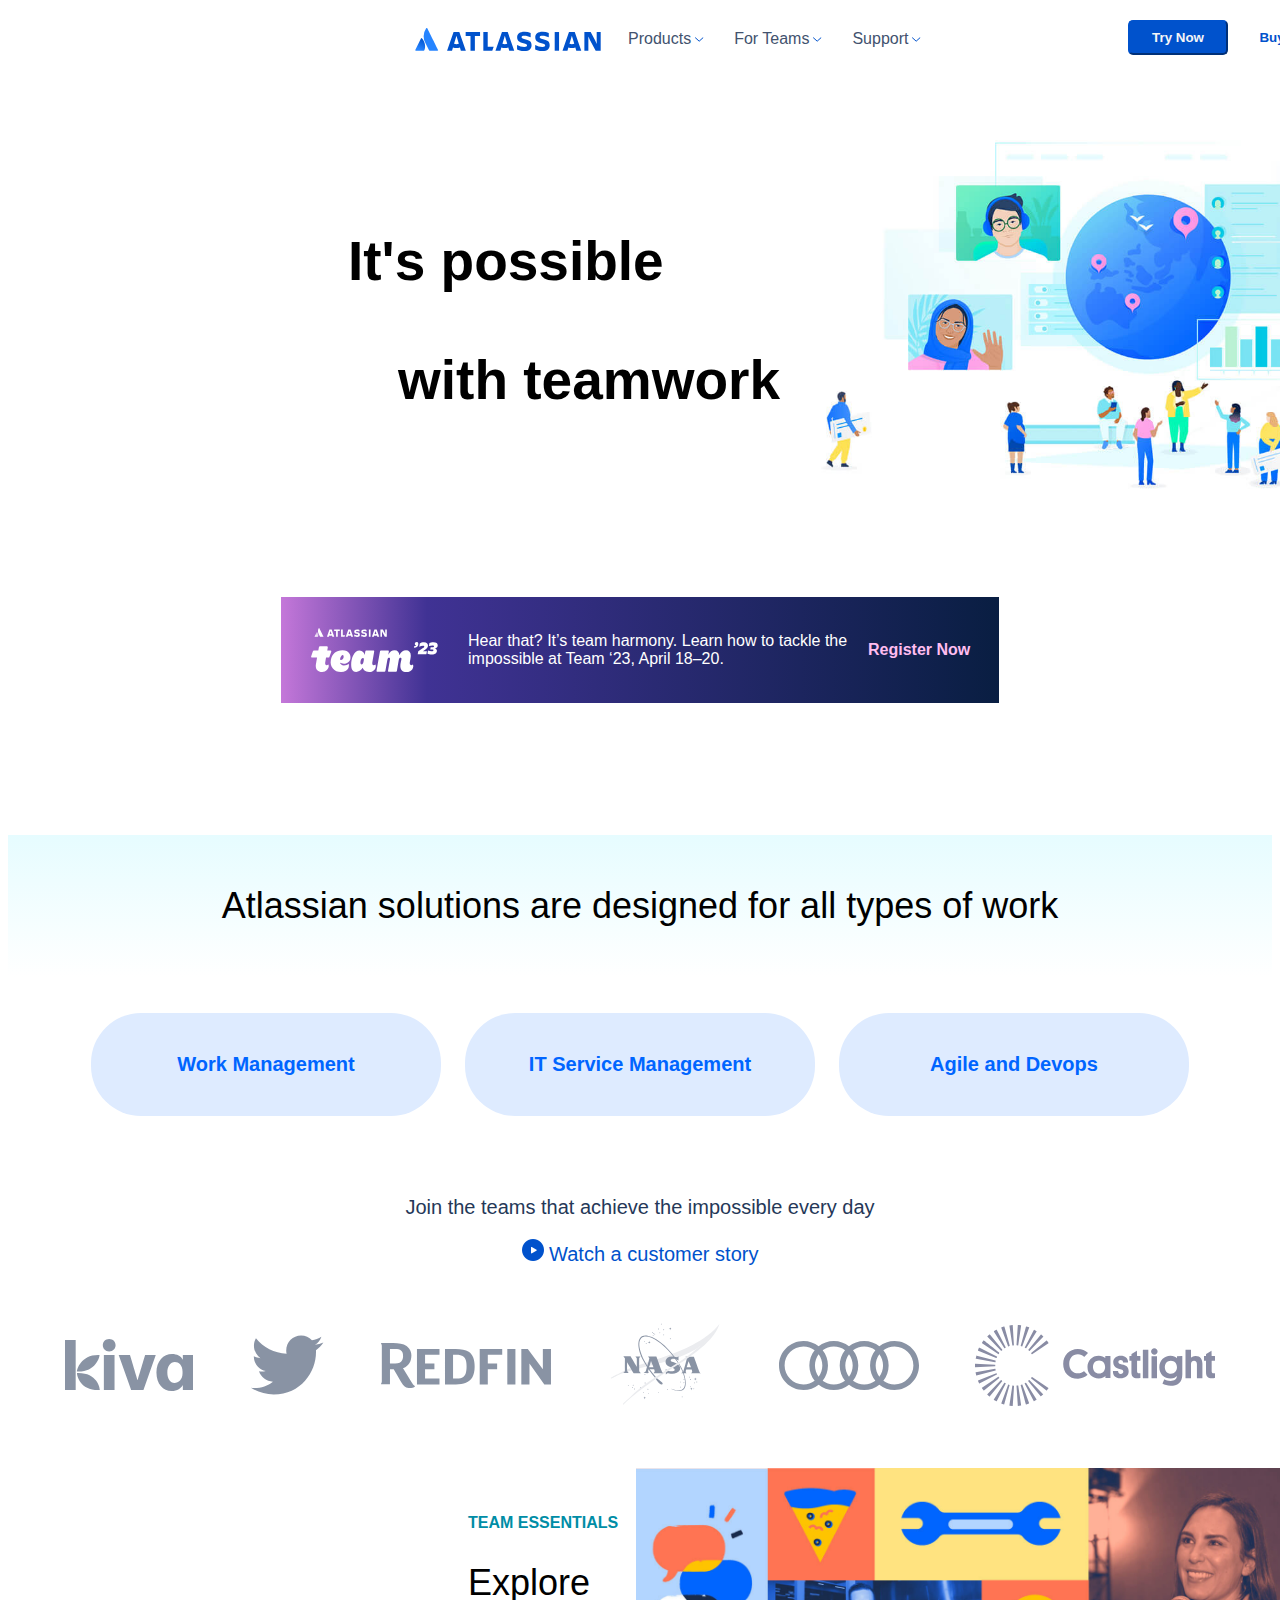
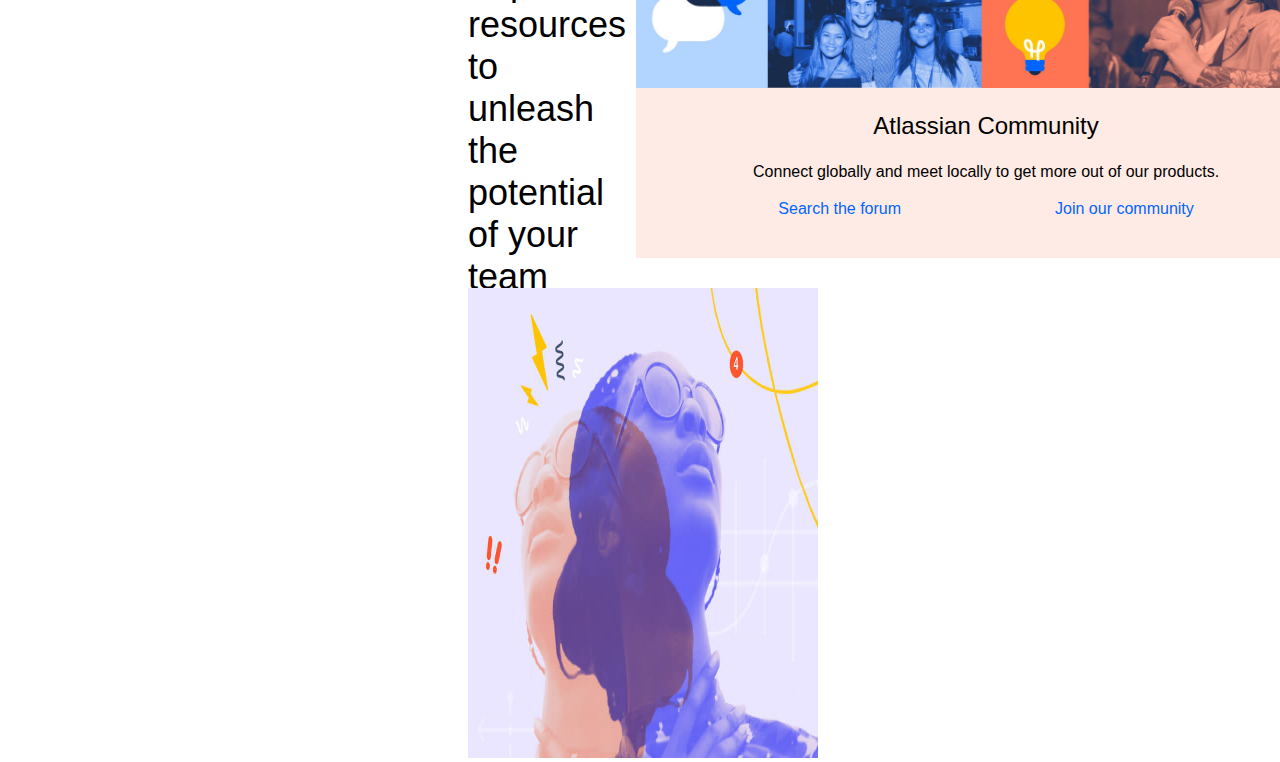
==== index.html @ 3fa96c36 "first commit" ====
<!DOCTYPE html>
<html>
  <head>
    <meta charset="utf-8" />
    <meta http-equiv="X-UA-Compatible" content="IE=edge" />
    <title>Collaboration software for software, IT and business teams</title>
    <meta name="viewport" content="width=device-width, initial-scale=1" />
    <link rel="stylesheet" href="static/css/style.css" />
    <link
      link
      rel="icon"
      type="image/x-icon"
      href="static/images/safari-pinned-tab.svg"
      style="color: #59afe1"
    />
  </head>
  <body>
    <header>
      <div>
        <div>
          <img class="logo" src="static/images/Atlassian-horizontal-blue-rgb.svg" />
        </div>
      </div>
      <div class="products">
        <div class="pro-drp">
          Products<img class="drpdown" src="static/images/chevron-down-thin.svg" />
          <div class="drpdown-content"></div>
        </div>
        <div class="for-teams">
          For Teams<img class="drpdown" src="static/images/chevron-down-thin.svg" />
        </div>
        <div class="support">
          Support<img class="drpdown" src="static/images/chevron-down-thin.svg" />
        </div>
      </div>
      <div class="trynow">
        <a href="#"> <button class="trynow-btn">Try Now</button></a>
        <a href="#" style="margin-left: 10px">
          <button class="buynow-btn">Buy Now</button>
        </a>
        <img src="static/images/search.svg" />
        <a style="margin-top: 5px"
          ><span class="myaccount"
            >My Account<img class="drpdown" src="static/images/chevron-down-thin.svg" /></span
        ></a>
      </div>
    </header>
    <div id="content">
      <h1 class="teamwork">
        It's possible
        <p class="withteam">with teamwork</p>
      </h1>
      <div class="right-content">
        <img
          src="static/images/hero_right_800x450px@1_5x.jpg"
          style="width: 768px; height: 432px"
        />
      </div>
    </div>
    <div class="middle-content">
      <div class="team-23">
        <div class="lift-end">
          <img src="static/images/Team23_Official_white_Large.svg" alt="team '23"/>
          <div>
            <p class="context">
              Hear that? It’s team harmony. Learn how to tackle the impossible at Team ‘23, April 18–20.
            </p>
          </div>
          <div class="middle-content-btn">
            <a href="#" class="register">Register Now</a>
          </div>
        </div>
      </div>
    </div>
    <div class="workflow">
      <p class="atlawork">
        Atlassian solutions are designed for all types of work
      </p>
    </div>
    <div class="work-btn">
      <a href="#" class="center-btn"
        ><button class="btn-blue">Work Management</button></a
      >
      <a href="#" class="center-btn"
        ><button class="btn-blue">IT Service Management</button></a
      >
      <a href="#" class="center-btn"
        ><button class="btn-blue">Agile and Devops</button></a
      >
    </div>
    <div class="jointeam">
      <p>Join the teams that achieve the impossible every day</p>
      <img
        src="static/images/video-play-circle-solid-blue-small.png"
        style="width: 22px; height: 22px"
      />
      <a class="customerstory" href="#"> Watch a customer story </a>
    </div>
    <div class="social">
      <div class="kiva">
        <a href="#">
          <img src="static/images/kiva.svg" alt="kiva" />
        </a>
      </div>
      <div class="kiva">
        <a href="#">
          <img src="static/images/twitter.svg" alt="kiva" />
        </a>
      </div>
      <div class="kiva">
        <a href="#">
          <img src="static/images/redfin.svg" alt="kiva" />
        </a>
      </div>
      <div class="nasa">
        <a href="#">
          <img src="static/images/nasa.svg" alt="kiva" width="114px" />
        </a>
      </div>
      <div class="kiva">
        <a href="#">
          <img src="static/images/audi.svg" alt="kiva" />
        </a>
      </div>
      <div class="kiva">
        <a href="#">
          <img src="static/images/castlight.svg" alt="kiva" width="240px" />
        </a>
      </div>
    </div>
    <div class="container">
      <div class="team-essential">
        <p>
          TEAM ESSENTIALS
        </p>
        <h2>
          Explore resources to unleash the potential of your team
        </h2>
      </div>
      <div class="asian-community">
        <img src="static/images/Community_760x235@2x.jpg" alt="">
        <div class="asian-community-text">
          Atlassian Community
        </div>
        <p>
          Connect globally and meet locally to get more out of our products.
        </p>
        <a href="#" class="search-frm">Search the forum</a>
        <a href="#" class="join-com">Join our community</a>
      </div>
    </div>
    <div class="container-2">
      <div class="team-essential">
        <img src="static/images/Blog_360x265@2x.jpg" alt="">
      </div>
    </div>
  </body>
</html>
---- static/css/style.css ----
.logo
{
    height: 23px;
    width: 200px;
    margin-top:20px;
    margin-left: 400px;
}
.products
{
    margin-left: 620px;
    margin-top: -25px;
    color:#42526e;
    cursor: pointer;
    font-size: 20px;
    display: flex;
    flex-wrap: nowrap;
    align-items: center;
}
.drpdown
{
    margin-left: 4px;
    list-style-type: none;
    margin-bottom: 2px;
}
.pro-drp
{
    font-family:  Text, -apple-system, BlinkMacSystemFont, Segoe UI, Roboto, Noto Sans, Ubuntu, Droid Sans, Helvetica Neue, sans-serif;
    font-size: 80%;
    font-weight: 500;
}
.pro-drp:hover
{
    background-color: rgb(188, 196, 203);
    border-radius: 5px;
    width: 100px;
    height: 35px;
}
.for-teams
{
    margin-left: 30px;
    font-family:  Text, -apple-system, BlinkMacSystemFont, Segoe UI, Roboto, Noto Sans, Ubuntu, Droid Sans, Helvetica Neue, sans-serif;
    font-size: 80%;
    font-weight: 500;
}
.for-teams:hover
{
    background-color: rgb(188, 196, 203);
    border-radius: 5px;
    width: 110px;
    height: 35px;
}
.support
{
    margin-left: 30px;
    font-family:  Text, -apple-system, BlinkMacSystemFont, Segoe UI, Roboto, Noto Sans, Ubuntu, Droid Sans, Helvetica Neue, sans-serif;
    font-size: 80%;
    font-weight: 500;
}
.support:hover
{
    background-color: rgb(188, 196, 203);
    border-radius: 5px;
    width: 100px;
    height: 35px;
}
.trynow-btn
{
    background-color: #0052cc;
    color: #f4f5f7;
    width: 100px;
    height: 35px;
    border-radius: 5px;
    font-family: Charlie Text, -apple-system, BlinkMacSystemFont, Segoe UI, Roboto, Noto Sans, Ubuntu, Droid Sans, Helvetica Neue, sans-serif;
    font-weight: 700;
    border-color: #0052cc;
    cursor: pointer;
}
.trynow
{
    display: flex;
    margin-left: 1120px;
    margin-top: -28px;
}
.buynow-btn
{
    background-color: transparent;
    color: #0052cc;
    width: 100px;
    height: 35px;
    border-radius: 5px;
    font-family: Charlie Text, -apple-system, BlinkMacSystemFont, Segoe UI, Roboto, Noto Sans, Ubuntu, Droid Sans, Helvetica Neue, sans-serif;
    font-weight: 700;
    border: none;
    cursor: pointer;
}
.myaccount
{
  font-family: Charlie Text, -apple-system, BlinkMacSystemFont, Segoe UI, Roboto, Noto Sans, Ubuntu, Droid Sans, Helvetica Neue, sans-serif;
  color: #0052cc;
  padding: 10px;
  margin-left: 5px;
  cursor: pointer;
  font-weight: 500;
}
#content
{
    background-image: url("hero_left_700x450px@2x.png");
    display: -webkit-box;
}
.teamwork
{
    margin-left: 340px;
    margin-top: 150px;
    font-family: 'Lucida Sans', 'Lucida Sans Regular', 'Lucida Grande', 'Lucida Sans Unicode', Geneva, Verdana, sans-serif;
    font-size: 55px;
}
.right-content
{
    float:right;
}
.withteam
{
    margin-left:50px;
}
.workflow
{
    font-size: 20px;
    font-family:  Charlie Display, -apple-system, BlinkMacSystemFont, Segoe UI, Roboto, Noto Sans, Ubuntu, Droid Sans, Helvetica Neue, sans-serif;
    text-align: center;
}
.atlawork
{
    font-size: 36px;
    margin-top: 100px;
    font-weight: 500;
    background-image:linear-gradient(180deg, #e6fcff, #ffffff);
    padding: 50px;
}
.btn-blue
{
    background-color: #deebff;
    color: #0065ff;
    border-radius: 50px;
    border: none;
    padding: 40px;
    width: 350px;
    font-size: 20px;
    font-weight: 700;
}
.btn-blue:focus
{
    background-color: #0065ff;
    color: #deebff;
}
.center-btn
{
    margin:10px;
}
.jointeam
{
    text-align: center;
    margin-top: 80px;
    font-weight: 500;
    font-size: 20px;
    color: #253858;
    font-family: Charlie Display, -apple-system, BlinkMacSystemFont, Segoe UI, Roboto, Noto Sans, Ubuntu, Droid Sans, Helvetica Neue, sans-serif;
}
.customerstory
{
    font-family: Charlie Display, -apple-system, BlinkMacSystemFont, Segoe UI, Roboto, Noto Sans, Ubuntu, Droid Sans, Helvetica Neue, sans-serif;
    color: #0052cc;
    text-decoration: none;
    margin-top: -2px;
}   
.social
{
    display: flex;
    justify-content: space-evenly;
    margin-top: 50px;
    align-items: center;
}
.work-btn
{
    text-align: center;
}
.middle-content
{
    min-height: 80px;
    max-width: 750px;
    margin-left: auto;
    margin-right: auto;
}
.team-23
{
    margin-top: 50px;
    padding: 32px 16px;

}
.lift-end
{
    background: linear-gradient(90deg, #C477D9 0.02%, #403294 20.33%, #091E42 100%);
    color: #fff;
    display: flex;
    flex-wrap: nowrap;
    justify-content: flex-start;
    align-items: center;
}
.lift-end img
{
    padding: 30px;
    width: 127px;
    height: 46px;
    min-width: 127px;
}
.context
{
    font-family:Charlie Text, -apple-system, BlinkMacSystemFont, Segoe UI, Roboto, Noto Sans, Ubuntu, Droid Sans, Helvetica Neue, sans-serif;
    width: 400px;
}
.register
{
    color:#FFBDF0;
    text-decoration: none;
    font-weight: 600;
    font-family: Charlie Text, -apple-system, BlinkMacSystemFont, Segoe UI, Roboto, Noto Sans, Ubuntu, Droid Sans, Helvetica Neue, sans-serif;;
}
.container
{
    padding-top: 50px;
    display: flex;}
.team-essential
{
    width: 350px;
    height: 350px;
    margin-left: 450px;
    padding: 30px 10px 10px;
}
.team-essential p
{
    color: #008da6;
    font-family: Charlie Display, -apple-system, BlinkMacSystemFont, Segoe UI, Roboto, Noto Sans, Ubuntu, Droid Sans, Helvetica Neue, sans-serif;
    font-weight: 700;
}
.team-essential h2
{
    font-family: Charlie Display, -apple-system, BlinkMacSystemFont, Segoe UI, Roboto, Noto Sans, Ubuntu, Droid Sans, Helvetica Neue, sans-serif;
    font-weight: 500;
    font-size: 36px;
}
.asian-community
{
    text-align: center;
    background-color: #ffebe5;
}
.asian-community img
{
    width: 700px;
    height: 220px;
    margin-bottom: 20px;
}
.asian-community-text
{
    font-family: Charlie Display, -apple-system, BlinkMacSystemFont, Segoe UI, Roboto, Noto Sans, Ubuntu, Droid Sans, Helvetica Neue, sans-serif;
    font-weight: 500;
    font-size: 24px;
}
.asian-community p
{
    line-height: 24px;
    font-family: Charlie Text, -apple-system, BlinkMacSystemFont, Segoe UI, Roboto, Noto Sans, Ubuntu, Droid Sans, Helvetica Neue, sans-serif;
    font-weight: 500;
}
.search-frm
{
    text-decoration: none;
    color: #0065ff;
    font-weight: 500;
    font-family: Charlie Text, -apple-system, BlinkMacSystemFont, Segoe UI, Roboto, Noto Sans, Ubuntu, Droid Sans, Helvetica Neue, sans-serif;
    /* margin-left: -30px; */
}
.join-com
{
    text-decoration: none;
    color: #0065ff;
    font-weight: 500;
    font-family: Charlie Text, -apple-system, BlinkMacSystemFont, Segoe UI, Roboto, Noto Sans, Ubuntu, Droid Sans, Helvetica Neue, sans-serif;
    padding-left: 150px; 
}
.asian-community p
{
    margin-top: 20px;
}
.container-2
{
    display: flex;
}
.container-2 .team-essential img
{
    width: 350px;
    height: 470px;
}
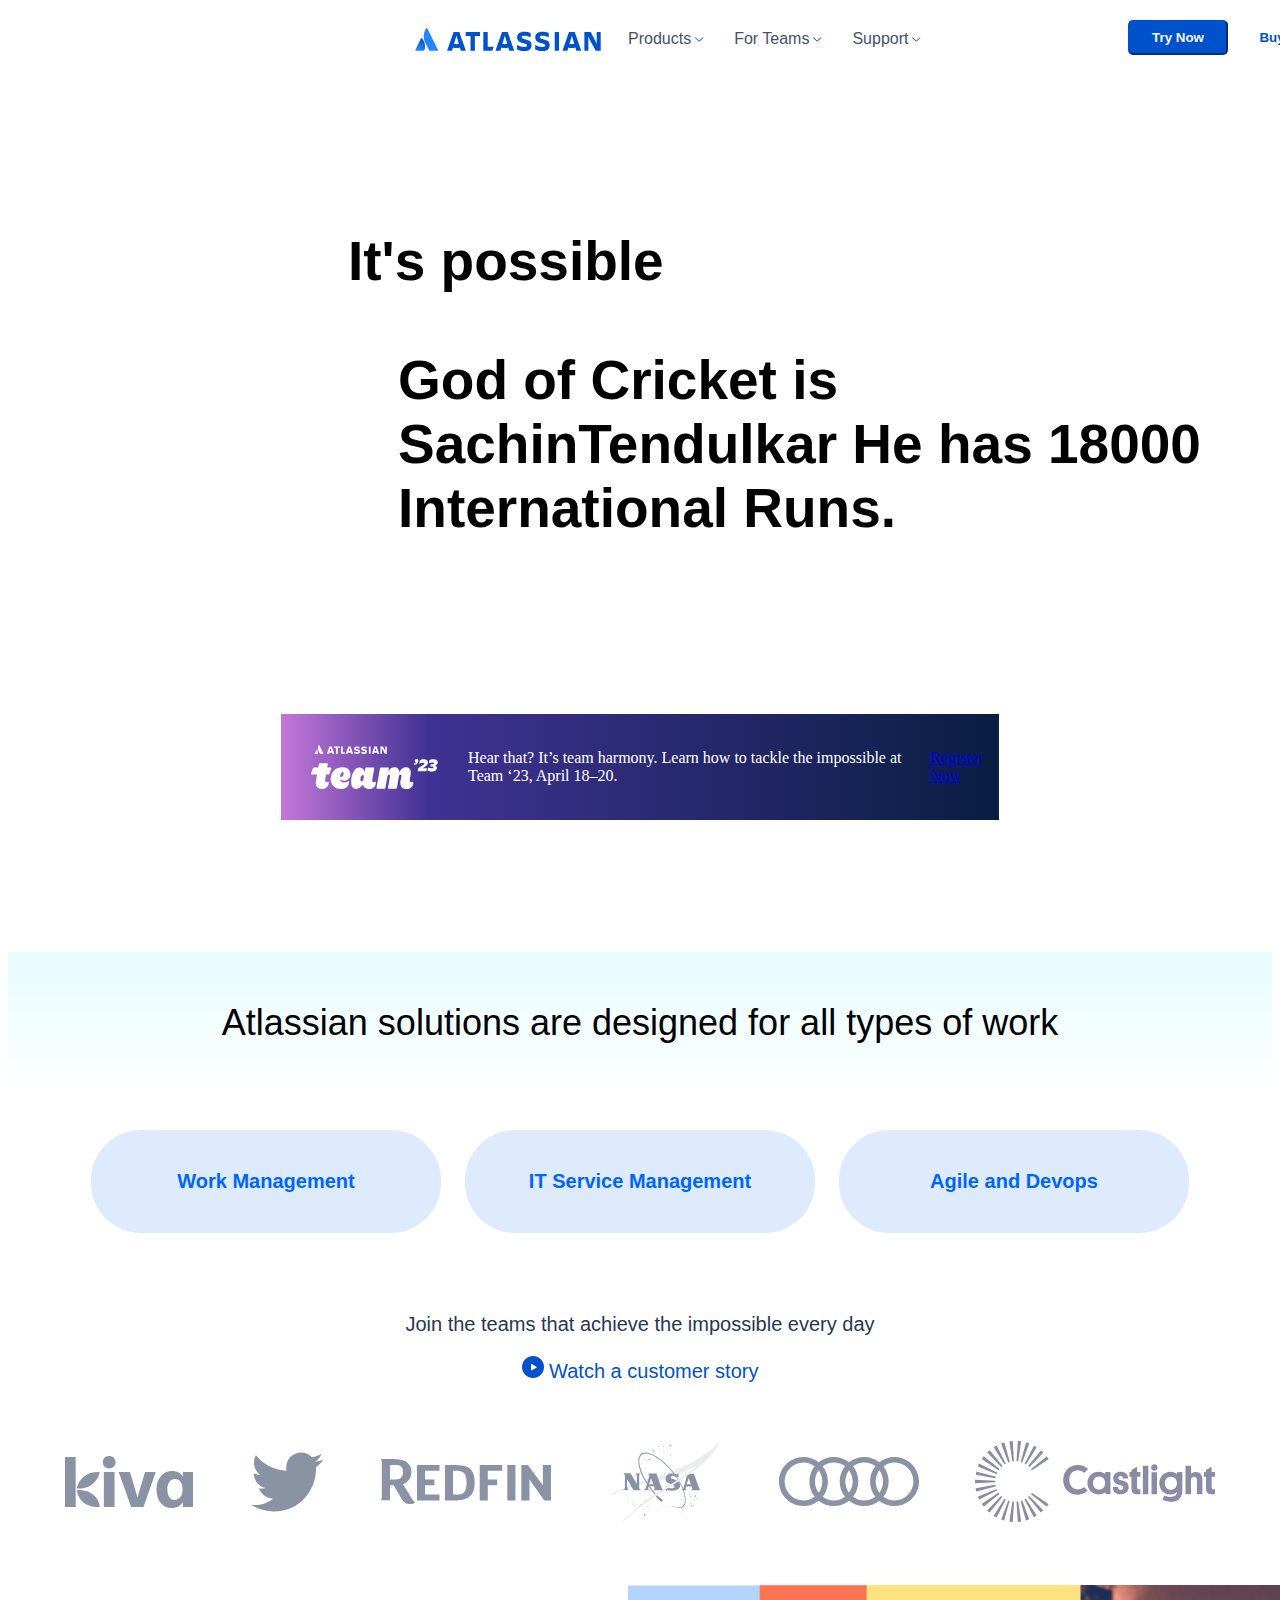
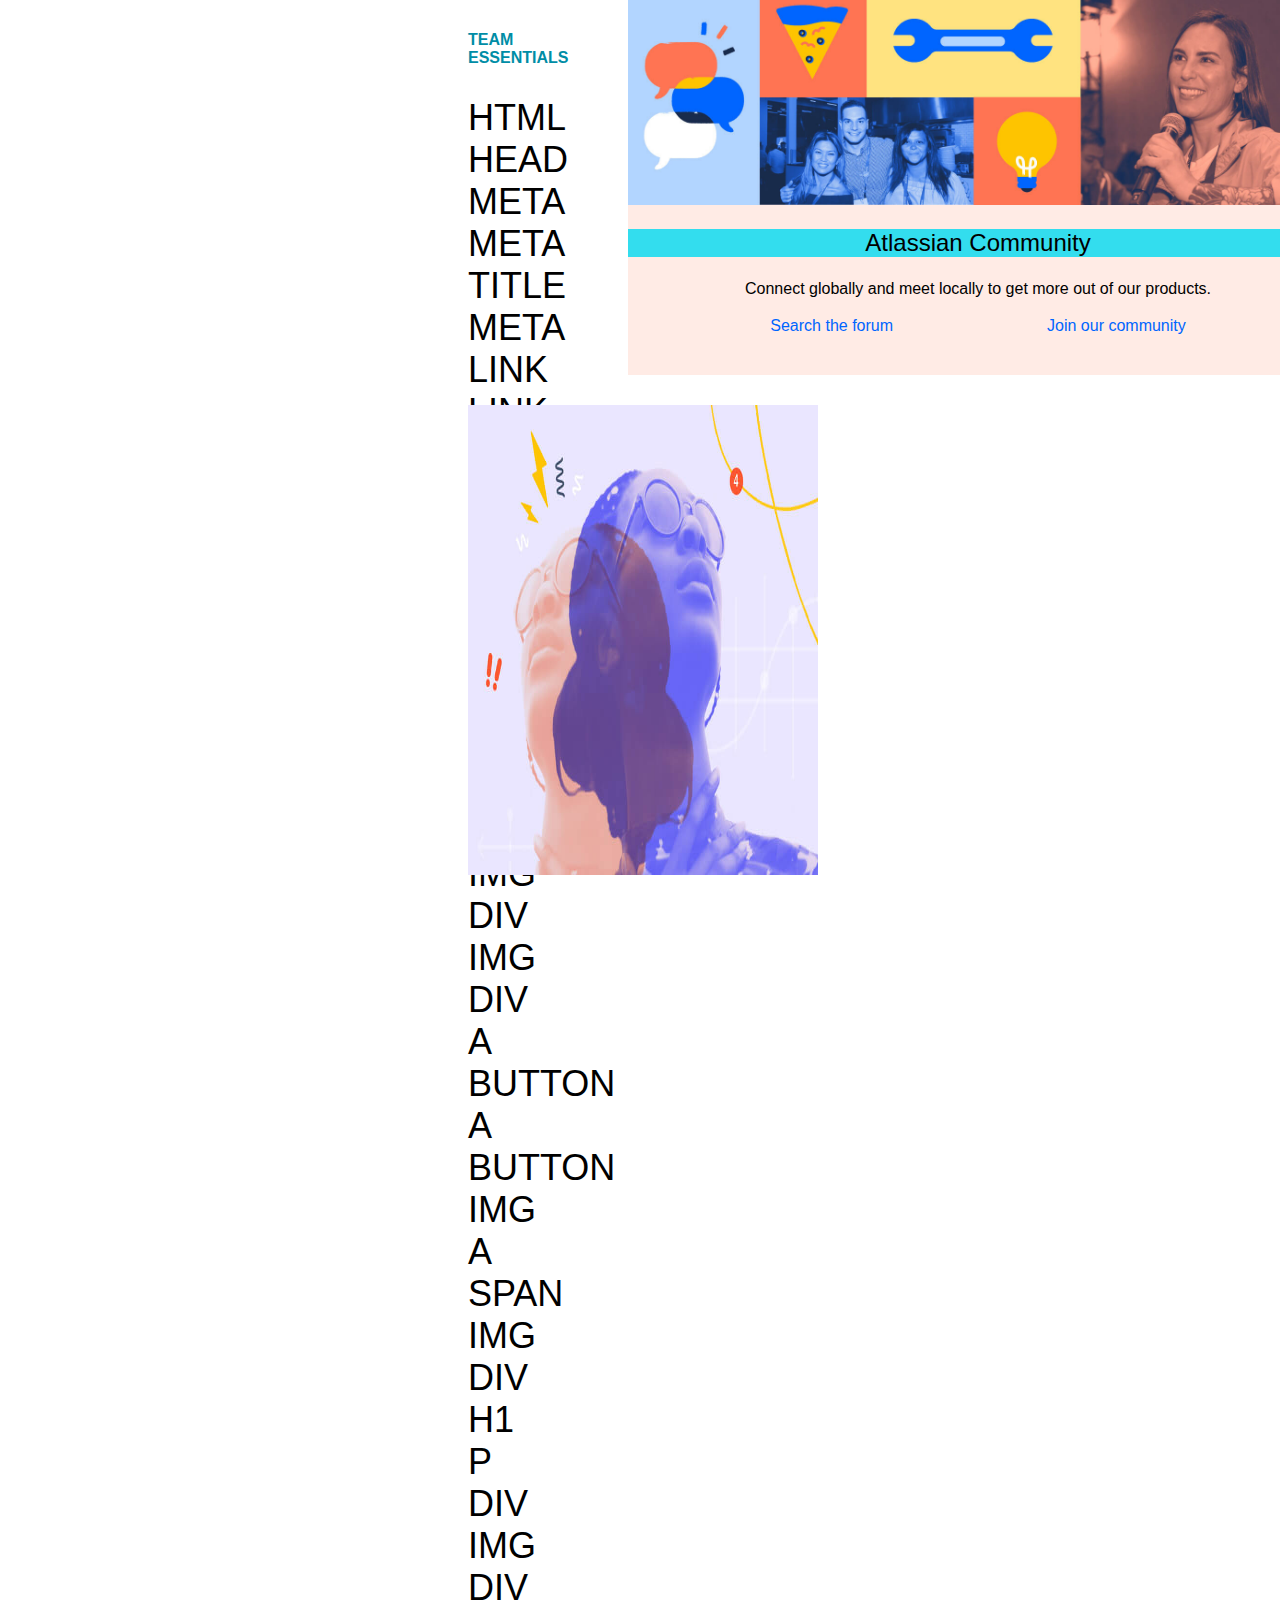
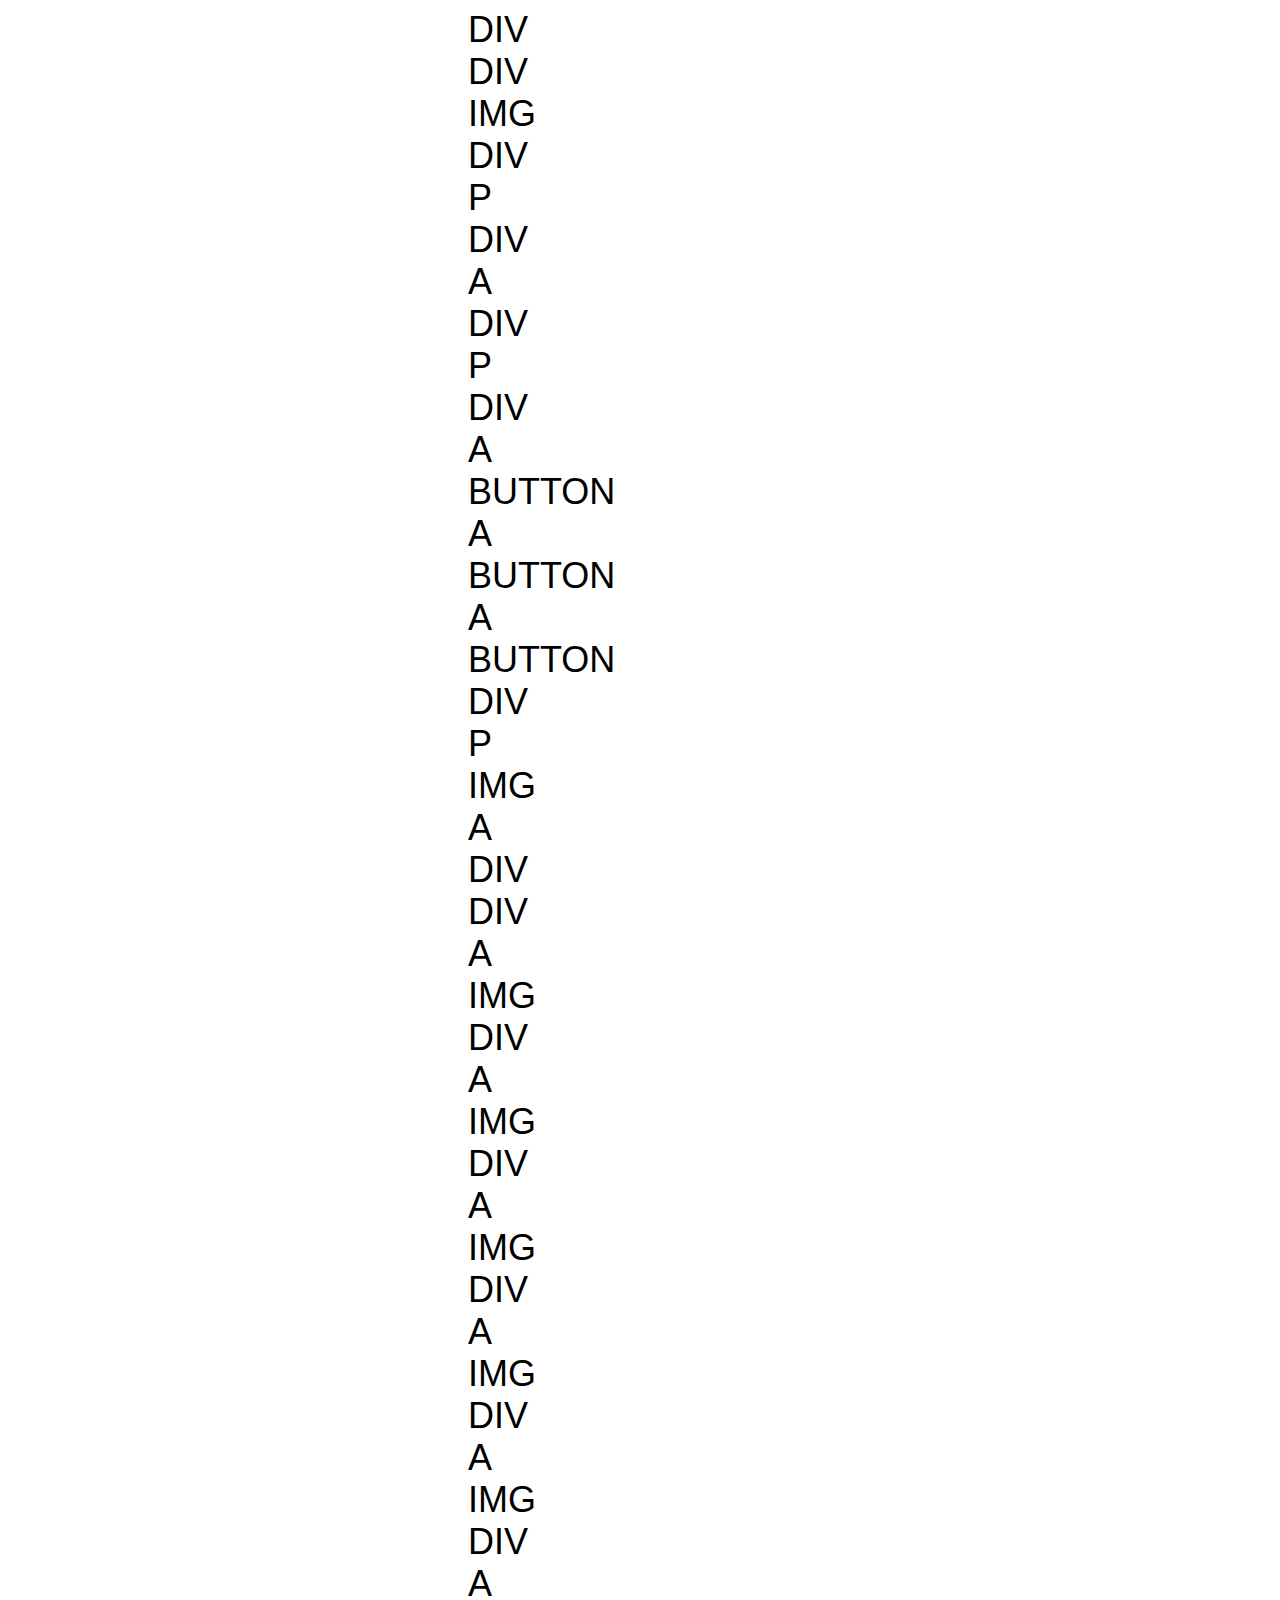
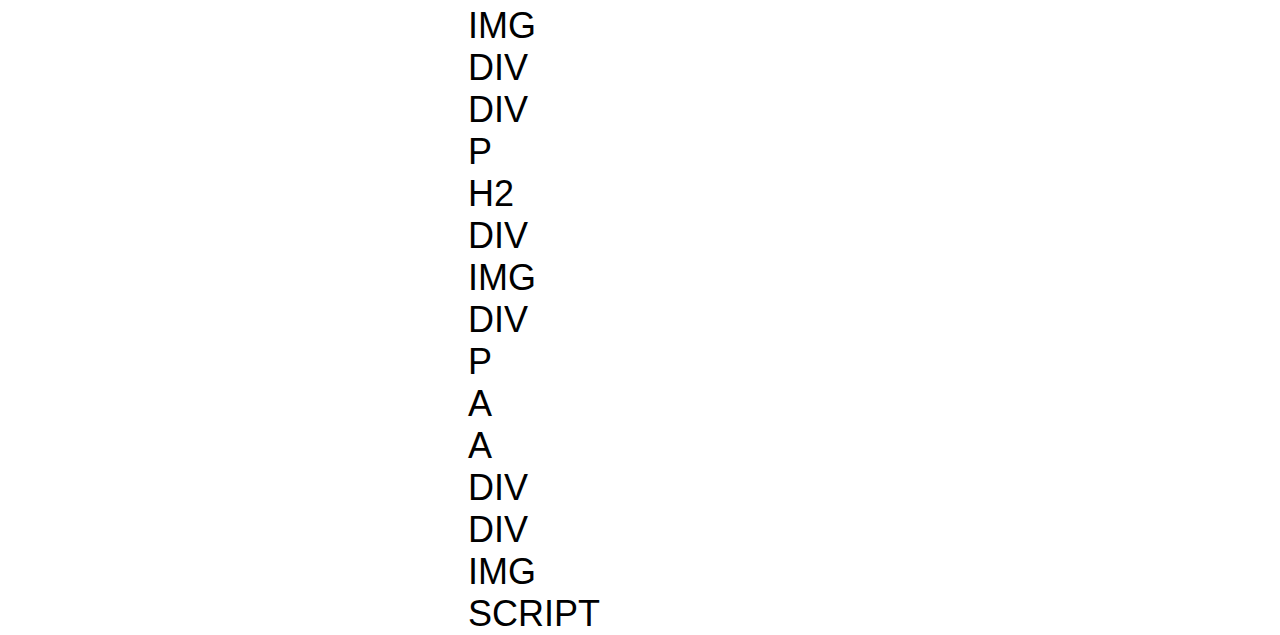
==== commit cbca5d7c: "Javascript Learning" ====
--- a/index.html
+++ b/index.html
@@ -6,13 +6,7 @@
     <title>Collaboration software for software, IT and business teams</title>
     <meta name="viewport" content="width=device-width, initial-scale=1" />
     <link rel="stylesheet" href="static/css/style.css" />
-    <link
-      link
-      rel="icon"
-      type="image/x-icon"
-      href="static/images/safari-pinned-tab.svg"
-      style="color: #59afe1"
-    />
+    <link rel="icon" type="image/x-icon" href="static/images/safari-pinned-tab.svg" style="color: #59afe1"/>
   </head>
   <body>
     <header>
@@ -34,9 +28,9 @@
         </div>
       </div>
       <div class="trynow">
-        <a href="#"> <button class="trynow-btn">Try Now</button></a>
+        <a href="#"> <button name="try" class="trynow-btn" onclick="document.write('Hi!!!!')">Try Now</button></a>
         <a href="#" style="margin-left: 10px">
-          <button class="buynow-btn">Buy Now</button>
+          <button class="buynow-btn" onclick=f()>Buy Now</button>
         </a>
         <img src="static/images/search.svg" />
         <a style="margin-top: 5px"
@@ -45,10 +39,10 @@
         ></a>
       </div>
     </header>
-    <div id="content">
+    <div class="content">
       <h1 class="teamwork">
         It's possible
-        <p class="withteam">with teamwork</p>
+        <p id="with-team">with teamwork</p>
       </h1>
       <div class="right-content">
         <img
@@ -62,7 +56,7 @@
         <div class="lift-end">
           <img src="static/images/Team23_Official_white_Large.svg" alt="team '23"/>
           <div>
-            <p class="context">
+            <p id="context">
               Hear that? It’s team harmony. Learn how to tackle the impossible at Team ‘23, April 18–20.
             </p>
           </div>
@@ -78,13 +72,13 @@
       </p>
     </div>
     <div class="work-btn">
-      <a href="#" class="center-btn"
+      <a class="center-btn"
         ><button class="btn-blue">Work Management</button></a
       >
-      <a href="#" class="center-btn"
+      <a class="center-btn"
         ><button class="btn-blue">IT Service Management</button></a
       >
-      <a href="#" class="center-btn"
+      <a class="center-btn"
         ><button class="btn-blue">Agile and Devops</button></a
       >
     </div>
@@ -133,7 +127,7 @@
         <p>
           TEAM ESSENTIALS
         </p>
-        <h2>
+        <h2 id="exp-res">
           Explore resources to unleash the potential of your team
         </h2>
       </div>
@@ -145,8 +139,8 @@
         <p>
           Connect globally and meet locally to get more out of our products.
         </p>
-        <a href="#" class="search-frm">Search the forum</a>
-        <a href="#" class="join-com">Join our community</a>
+        <a class="search-frm">Search the forum</a>
+        <a class="join-com">Join our community</a>
       </div>
     </div>
     <div class="container-2">
@@ -154,5 +148,44 @@
         <img src="static/images/Blog_360x265@2x.jpg" alt="">
       </div>
     </div>
+    <script>
+      window.alert("welcome to web!!!")
+      const ele=document.getElementsByClassName('asian-community-text').length;
+      const elem=document.getElementsByClassName('asian-community-text');
+      elem[0].style.backgroundColor="#3DE";
+      document.getElementById('with-team').innerHTML = 'Hello World!!';
+      document.getElementById('with-team').innerHTML= ele;
+      const b=document.getElementsByName('try');
+      let arr=document.getElementsByTagName("*");
+      let tag=""
+      for (let i=0; i<arr.length;i++)
+      {
+        tag += arr[i].tagName+"<br/>";
+      }
+      document.getElementById('exp-res').innerHTML = tag;
+      b[0].style.backgroundColor="";
+      let a=10;
+      function f()
+      {
+        document.getElementById('with-team').innerHTML = "Hello!!!!"
+        if (true)
+        {
+          let b=23;
+          console.log(b);
+        }
+        console.log(a);
+        console.log(b);
+        console.log(a>>b);
+      }
+      f();
+      function myFun(p1,p2)
+      {
+        return p1+p2;
+      }
+      const person={name:"Sachin",age:42,lastName:"Tendulkar",runs:18000};
+      let x=myFun(4,5);
+      let text="The sum of two numbers:" + x;
+      document.getElementById("with-team").innerHTML = "God of Cricket is "+ person.name + person.lastName + " He has " + person.runs+ " International Runs.";
+    </script>
   </body>
 </html>
--- a/static/css/style.css
+++ b/static/css/style.css
@@ -102,9 +102,9 @@
   cursor: pointer;
   font-weight: 500;
 }
-#content
-{
-    background-image: url("hero_left_700x450px@2x.png");
+.content
+{
+    background-image: url("images/hero_left_700x450px@2x.png");
     display: -webkit-box;
 }
 .teamwork
@@ -118,7 +118,7 @@
 {
     float:right;
 }
-.withteam
+#with-team
 {
     margin-left:50px;
 }
@@ -217,7 +217,7 @@
     font-family:Charlie Text, -apple-system, BlinkMacSystemFont, Segoe UI, Roboto, Noto Sans, Ubuntu, Droid Sans, Helvetica Neue, sans-serif;
     width: 400px;
 }
-.register
+#register
 {
     color:#FFBDF0;
     text-decoration: none;
@@ -276,7 +276,7 @@
     color: #0065ff;
     font-weight: 500;
     font-family: Charlie Text, -apple-system, BlinkMacSystemFont, Segoe UI, Roboto, Noto Sans, Ubuntu, Droid Sans, Helvetica Neue, sans-serif;
-    /* margin-left: -30px; */
+    cursor: pointer;
 }
 .join-com
 {
@@ -284,7 +284,8 @@
     color: #0065ff;
     font-weight: 500;
     font-family: Charlie Text, -apple-system, BlinkMacSystemFont, Segoe UI, Roboto, Noto Sans, Ubuntu, Droid Sans, Helvetica Neue, sans-serif;
-    padding-left: 150px; 
+    padding-left: 150px;
+    cursor: pointer; 
 }
 .asian-community p
 {
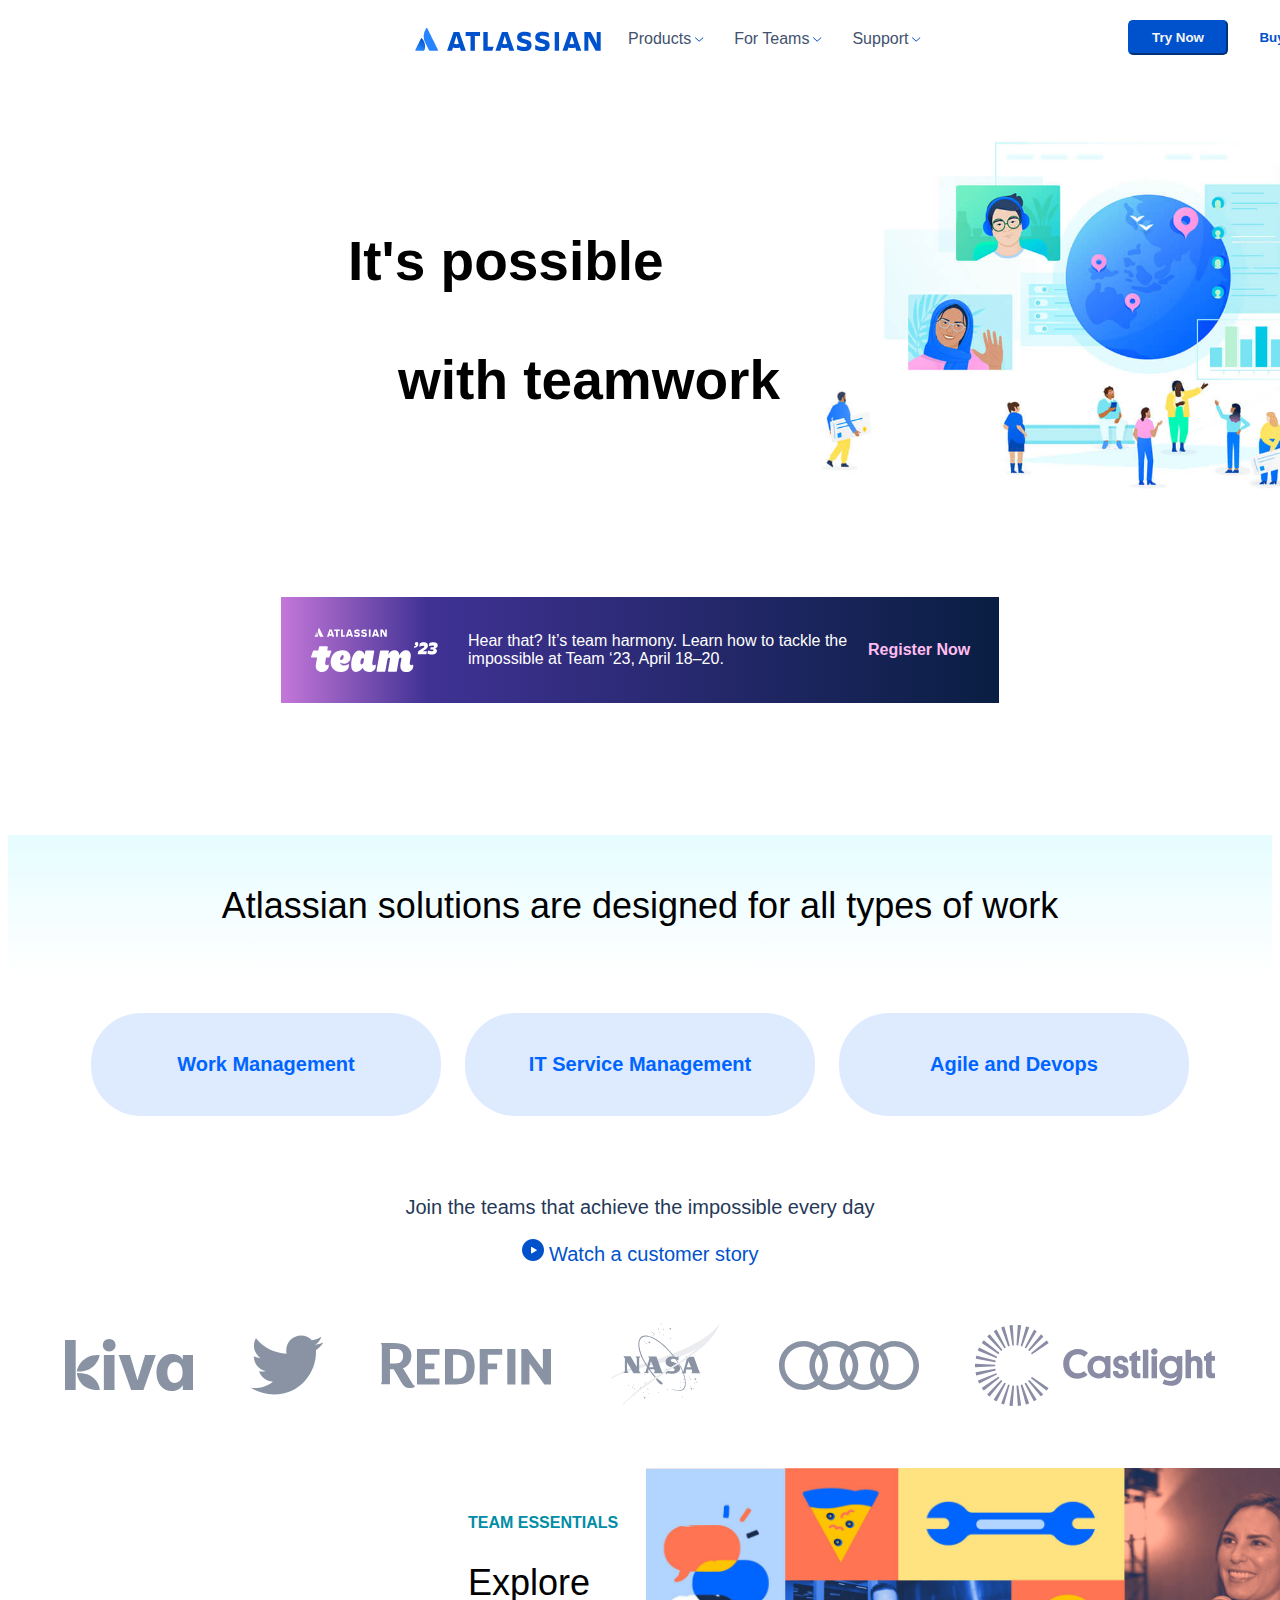
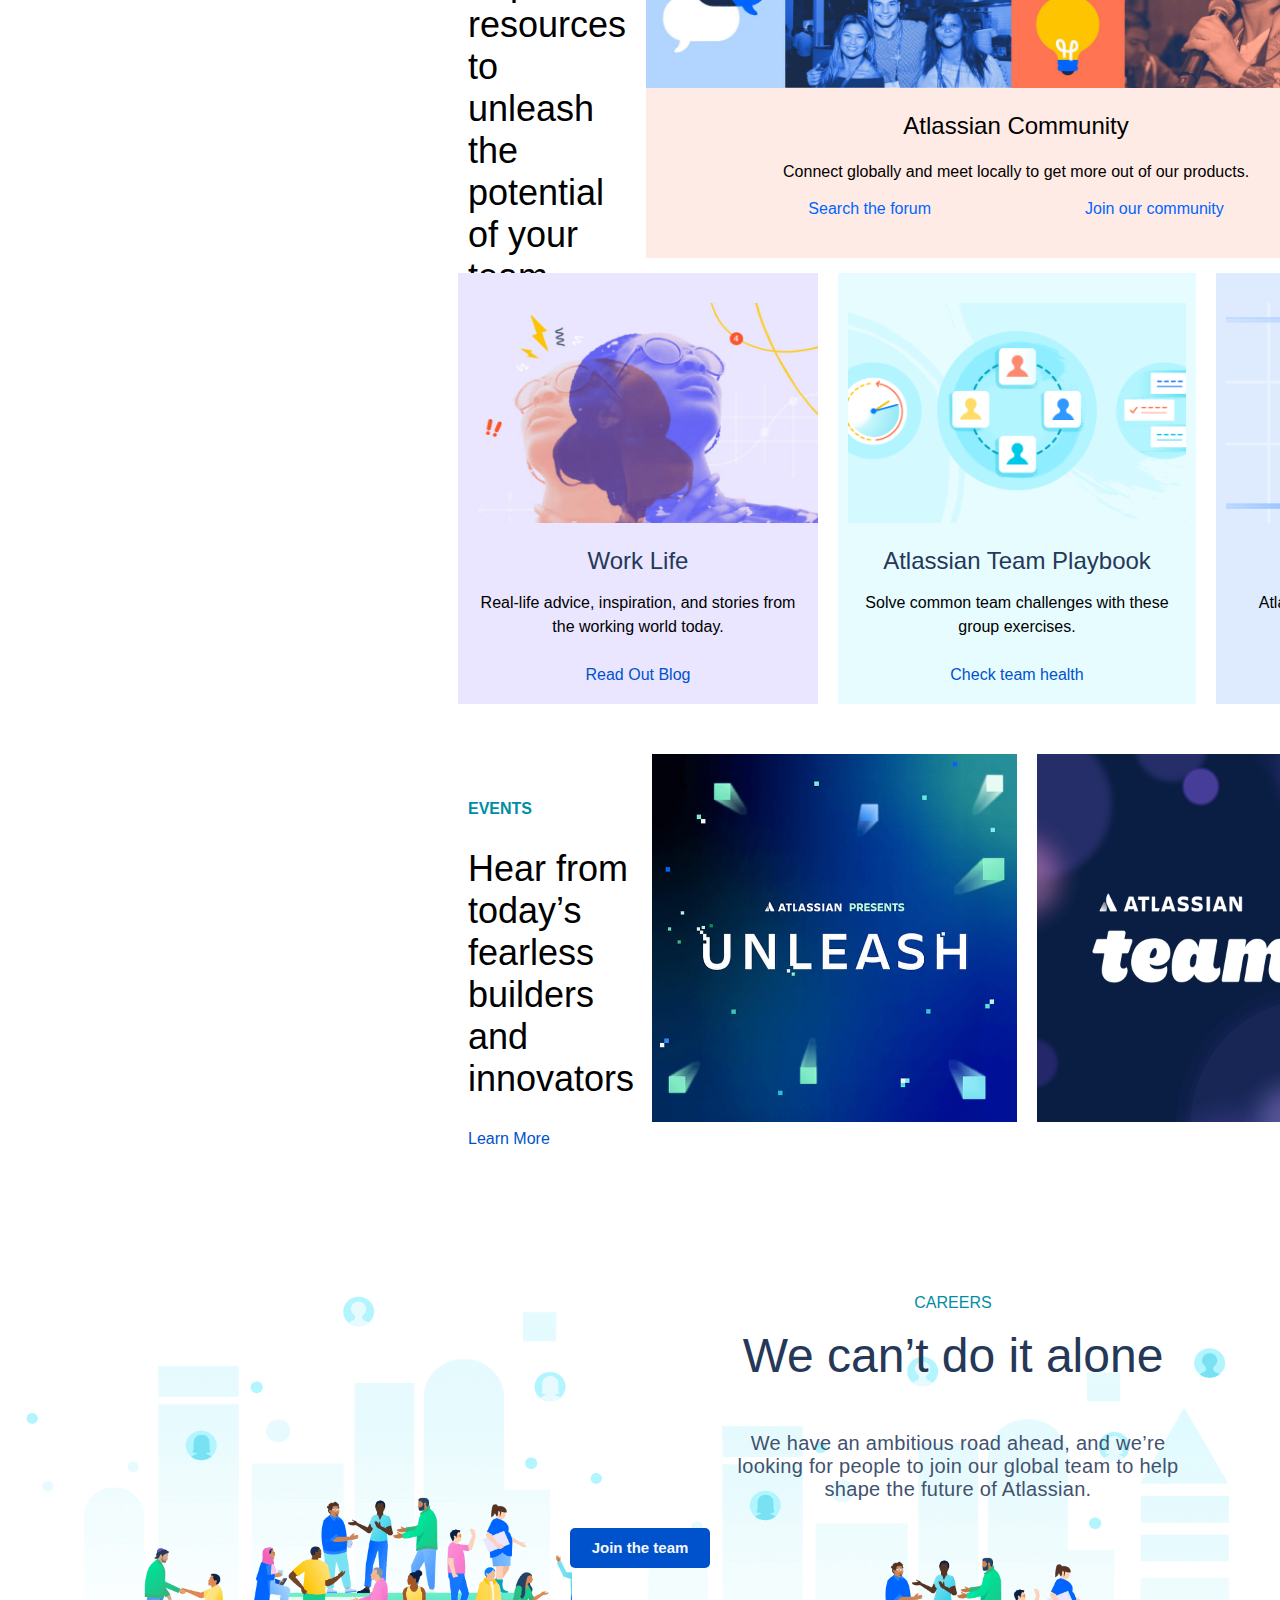
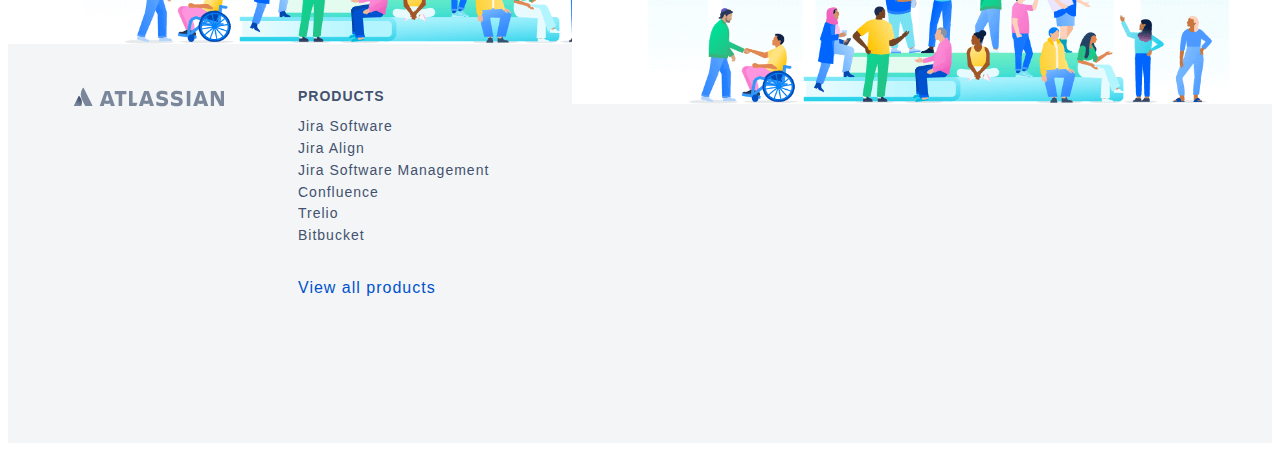
==== commit 313d5639: "Javascript Learning and Designing of webpage" ====
--- a/index.html
+++ b/index.html
@@ -7,6 +7,7 @@
     <meta name="viewport" content="width=device-width, initial-scale=1" />
     <link rel="stylesheet" href="static/css/style.css" />
     <link rel="icon" type="image/x-icon" href="static/images/safari-pinned-tab.svg" style="color: #59afe1"/>
+    <script src="static/js/text.js"></script>
   </head>
   <body>
     <header>
@@ -56,7 +57,7 @@
         <div class="lift-end">
           <img src="static/images/Team23_Official_white_Large.svg" alt="team '23"/>
           <div>
-            <p id="context">
+            <p class="context">
               Hear that? It’s team harmony. Learn how to tackle the impossible at Team ‘23, April 18–20.
             </p>
           </div>
@@ -144,48 +145,107 @@
       </div>
     </div>
     <div class="container-2">
+      <div class="work-life">
+        <img src="static/images/Blog_360x265@2x.jpg" alt="">
+        <div class="work-life-text">  
+          Work Life
+        </div>
+        <p>Real-life advice, inspiration, and stories from the working world today.</p>
+        <h5>Read Out Blog</h5>
+      </div>
+      <div class="playbook">
+        <div class="team-playbook">
+          <img src="static/images/Team Playbook_360x265@2x.png" alt="">
+          <h3 class="work-life-text">  
+            Atlassian Team Playbook
+          </h3>
+          <p>Solve common team challenges with these group exercises.</p>
+          <h5>Check team health</h5>
+        </div>
+      </div>
+      <div class="agile-coach">
+        <div class="team-playbook">
+          <img src="static/images/Agile Coach_360x265@2x.png" alt="">
+          <h3 class="work-life-text">  
+            The Agile Coach
+          </h3>
+          <p>Atlassian's no-nonsense guide to agile development.</p>
+          <h5>Visit our resources</h5>
+        </div>
+      </div>
+    </div>
+    <div class="container">
       <div class="team-essential">
-        <img src="static/images/Blog_360x265@2x.jpg" alt="">
-      </div>
-    </div>
-    <script>
-      window.alert("welcome to web!!!")
-      const ele=document.getElementsByClassName('asian-community-text').length;
-      const elem=document.getElementsByClassName('asian-community-text');
-      elem[0].style.backgroundColor="#3DE";
-      document.getElementById('with-team').innerHTML = 'Hello World!!';
-      document.getElementById('with-team').innerHTML= ele;
-      const b=document.getElementsByName('try');
-      let arr=document.getElementsByTagName("*");
-      let tag=""
-      for (let i=0; i<arr.length;i++)
-      {
-        tag += arr[i].tagName+"<br/>";
-      }
-      document.getElementById('exp-res').innerHTML = tag;
-      b[0].style.backgroundColor="";
-      let a=10;
-      function f()
-      {
-        document.getElementById('with-team').innerHTML = "Hello!!!!"
-        if (true)
-        {
-          let b=23;
-          console.log(b);
-        }
-        console.log(a);
-        console.log(b);
-        console.log(a>>b);
-      }
-      f();
-      function myFun(p1,p2)
-      {
-        return p1+p2;
-      }
-      const person={name:"Sachin",age:42,lastName:"Tendulkar",runs:18000};
-      let x=myFun(4,5);
-      let text="The sum of two numbers:" + x;
-      document.getElementById("with-team").innerHTML = "God of Cricket is "+ person.name + person.lastName + " He has " + person.runs+ " International Runs.";
-    </script>
+        <p>
+          EVENTS
+        </p>
+        <h2 id="exp-res">
+          Hear from today’s fearless builders and innovators
+        </h2>
+        <a href="">Learn More</a>
+      </div>
+      <div class="unleash">
+        <a> 
+        <img src="static/images/ADO-Homepage-Tile_360x360_2x.jpg" alt=""/></a>
+      </div>
+      <div class="atl-team-23">
+        <a> 
+        <img src="static/images/Team23_Event2x.png" alt=""/></a>
+      </div>
+    </div>
+    <div class="careers">
+      <div class="career-container">
+          <img class="img1" src="static/images/careers image footer right_540x450px@2x.png" alt="">
+        <div class="career-middle">
+          <p>CAREERS</p>
+          <h3>We can’t do it alone</h3>
+          <h4>We have an ambitious road ahead, and we’re looking for people to join our global team to help shape the future of Atlassian.</h4>
+          <a href="">
+            <button class="join-team-btn">
+              Join the team
+            </button>
+          </a>
+        </div>
+        <div>
+          <img class="img2" src="static/images/careers image footer right_540x450px@2x.png" alt="">
+        </div>
+      </div>
+    </div>
+    <footer class="footer-main">
+      <div class="row">
+        <div class="atls-logo">
+          <a href="">
+            <img src="static/images/logos-atlassian-logo-gradient-horizontal-neutral.svg" alt="">
+          </a>
+        </div>
+        <div class="products-footer">
+          <div class="inner-pro">
+            <ul>
+              <p>PRODUCTS</p>
+              <li class="li-pro">
+                <a href="">Jira Software</a><br/></li>
+              <li class="li-pro">
+                <a href="">Jira Align</a><br/>
+              </li>
+              <li class="li-pro">
+                <a href="">Jira Software Management</a><br/></li>
+              <li class="li-pro">
+                <a href="">Confluence</a><br>
+              </li class="li-pro">
+              <li class="li-pro">
+                <a href="">Trelio</a><br>
+              </li>
+              <li class="li-pro">
+                <a href="">Bitbucket</a><br>
+              </li>
+              <br>
+              <p class="view-pro">
+                <a href="">View all products</a>
+              </p>
+            </ul>
+          </div>
+        </div>
+      </div>
+    </footer>
   </body>
 </html>
--- a/static/css/style.css
+++ b/static/css/style.css
@@ -217,7 +217,7 @@
     font-family:Charlie Text, -apple-system, BlinkMacSystemFont, Segoe UI, Roboto, Noto Sans, Ubuntu, Droid Sans, Helvetica Neue, sans-serif;
     width: 400px;
 }
-#register
+.register
 {
     color:#FFBDF0;
     text-decoration: none;
@@ -251,10 +251,15 @@
 {
     text-align: center;
     background-color: #ffebe5;
+    opacity: 1;
+    transform: translate3d(0,0,0);
+    transition: 0.5s transform ease-in-out, 0.5s opacity ease-in-out;
+    transition-delay: 0.3s;
+    margin-left: 10px;
 }
 .asian-community img
 {
-    width: 700px;
+    width: 740px;
     height: 220px;
     margin-bottom: 20px;
 }
@@ -295,8 +300,266 @@
 {
     display: flex;
 }
-.container-2 .team-essential img
+.container-2 .work-life img
 {
     width: 350px;
-    height: 470px;
+    height: 220px;
+}
+.work-life{
+    width: 340px;
+    height: auto;
+    margin-left: 450px;
+    padding: 30px 10px 10px;
+    background-color: #eae6ff;
+    margin-top: 15px;
+}
+.work-life-text
+{
+    text-align: center;
+    margin-bottom: 10px;
+    color:#253858;
+    margin-top: 20px;
+    font-size: 24px;
+    font-weight: 500;
+    font-family: Charlie Display, -apple-system, BlinkMacSystemFont, Segoe UI, Roboto, Noto Sans, Ubuntu, Droid Sans, Helvetica Neue, sans-serif;
+}
+.work-life p
+{
+    text-align: center;
+    font-family: Charlie Text, -apple-system, BlinkMacSystemFont, Segoe UI, Roboto, Noto Sans, Ubuntu, Droid Sans, Helvetica Neue, sans-serif;
+    font-size: 16px;
+    font-weight: normal;
+    line-height: 24px;
+}
+.work-life h5
+{
+    text-align: center;
+    font-family: Charlie Text, -apple-system, BlinkMacSystemFont, Segoe UI, Roboto, Noto Sans, Ubuntu, Droid Sans, Helvetica Neue, sans-serif;
+    font-size: 16px;
+    font-weight: 500;
+    color: #0052cc;
+    margin-bottom: 10px;
+}
+.team-playbook img
+{
+    width: 338px;
+    height: 220px;
+}
+.playbook
+{
+    width: 340px;
+    height: auto;
+    margin-left: 20px;
+    padding: 30px 10px 10px;
+    background-color: #e6fcff;
+    margin-top: 15px;
+}
+.team-playbook p
+{
+    text-align: center;
+    font-family: Charlie Text, -apple-system, BlinkMacSystemFont, Segoe UI, Roboto, Noto Sans, Ubuntu, Droid Sans, Helvetica Neue, sans-serif;
+    font-size: 16px;
+    font-weight: normal;
+    line-height: 24px;
+}
+.team-playbook h5
+{
+    text-align: center;
+    font-family: Charlie Text, -apple-system, BlinkMacSystemFont, Segoe UI, Roboto, Noto Sans, Ubuntu, Droid Sans, Helvetica Neue, sans-serif;
+    font-size: 16px;
+    font-weight: 500;
+    color: #0052cc;
+    margin-bottom: 10px;
+}
+.agile-coach
+{
+    width: 340px;
+    height: auto;
+    margin-left: 20px;
+    padding: 30px 10px 10px;
+    background-color: #deebff;
+    margin-top: 15px;
+}
+.team-essential a
+{
+    text-decoration: none;
+    color:#0052cc;
+    font-family: Charlie Text, -apple-system, BlinkMacSystemFont, Segoe UI, Roboto, Noto Sans, Ubuntu, Droid Sans, Helvetica Neue, sans-serif;
+    font-weight: 500;
+}
+.unleash img
+{
+    width: 365px;
+    height: 368px;
+    margin-left: 8px;
+    cursor: pointer;
+}
+.atl-team-23 img
+{
+    width: 360px;
+    height: 368px;
+    cursor: pointer;
+    margin-left: 20px;
+}
+.careers
+{
+    text-align: center;
+    font-family: Charlie Text, -apple-system, BlinkMacSystemFont, Segoe UI, Roboto, Noto Sans, Ubuntu, Droid Sans, Helvetica Neue, sans-serif;
+
+}
+.career-container
+{
+    background-image: url("static/images/careers image footer right_540x450px@2x.png");
+    background-position: bottom left , bottom right;
+    background-repeat: no-repeat , no-repeat;
+    background-size: contain , contain;
+}
+.career-container p
+{
+    margin-left: 640px;
+    width: 550px;
+    color:#008da6;
+    font-weight: 500;
+}
+.career-container h3
+{
+    margin-left: 640px;
+    width: 550px;
+    font-size: 48px;
+    line-height: 56px;
+    color: #253858;
+    font-weight: 500;
+    margin-top: 0px;
+}
+.career-container h4
+{
+    width: 450px;
+    margin-left: 725px;
+    color: #42526e;
+    font-size: 20px;
+    letter-spacing: .3px;
+    font-family: Charlie Display, -apple-system, BlinkMacSystemFont, Segoe UI, Roboto, Noto Sans, Ubuntu, Droid Sans, Helvetica Neue, sans-serif;
+    font-weight: normal;
+}
+.join-team-btn
+{
+    background-color: #0052cc;
+    color: #f4f5f7;
+    width: 140px;
+    height: 40px;
+    padding: 0 16px;
+    border-radius: 5px;
+    font-family: Charlie Text, -apple-system, BlinkMacSystemFont, Segoe UI, Roboto, Noto Sans, Ubuntu, Droid Sans, Helvetica Neue, sans-serif;
+    font-weight: 700;
+    font-size: 15px;
+    line-height: 40px;
+    border-color: #0052cc;
+    cursor: pointer;
+    border: none;
+    margin-left:-700px;
+}
+.img1
+{
+    width: 700px;
+    height: 500px;
+    float: left;
+    margin-top: -150px;
+}
+.career-middle
+{
+    margin-top: 150px;
+}
+.img2
+{
+    width: 700px;
+    height: 500px;
+    float: right;
+    margin-top: -440px;
+}
+.footer-main
+{
+    background-color: #f4f5f7;
+    display: block;
+    height: 400px;
+}
+.atls-logo
+{
+    color: #42526e;
+    font-size: .875rem;
+    line-height: 1.125;
+    text-decoration: none;
+    padding: 16px;
+}
+.row
+{
+    max-width: 1440px;
+    margin-left: auto;
+    margin-right: auto;
+    margin-top: 75px;
+}
+.atls-logo img
+{
+    width: 150px;
+    height: 26px;
+    margin: 25px 50px;
+}
+.products-footer
+{
+    display: grid;
+    width:240px;
+    height: 254px;
+}
+.li-pro
+{
+    list-style-type: none;
+    margin-bottom: 5px;
+}
+.li-pro a
+{
+    text-decoration: none;
+    color: #42526e;
+    font-size: .875rem;
+    line-height: 1.125;
+    text-decoration: none;
+    font-family: Charlie Text, -apple-system, BlinkMacSystemFont, Segoe UI, Roboto, Noto Sans, Ubuntu, Droid Sans, Helvetica Neue, sans-serif;
+    font-weight: 500;
+    margin-bottom: 2px;
+    list-style-type: none;
+    text-transform: none;
+}
+.products-footer .li-pro:hover
+{
+    text-decoration: underline;
+}
+.products-footer
+{
+    font-size: 14px;
+    letter-spacing: 1px;
+    margin-bottom: 0px;
+    font-family: Charlie Text, -apple-system, BlinkMacSystemFont, Segoe UI, Roboto, Noto Sans, Ubuntu, Droid Sans, Helvetica Neue, sans-serif;
+    color:#42526e;
+    text-transform: uppercase;
+    font-weight: 700;
+}
+.view-pro a
+{
+    font-size: 16px;
+    letter-spacing: 1px;
+    margin-bottom: 0px;
+    font-family: Charlie Text, -apple-system, BlinkMacSystemFont, Segoe UI, Roboto, Noto Sans, Ubuntu, Droid Sans, Helvetica Neue, sans-serif;
+    color:#42526e;
+    font-weight: 400;
+    text-decoration: none;
+    color: #0052cc;
+    text-transform: none;
+}
+.view-pro a:hover
+{
+    text-decoration: underline;
+}
+.inner-pro
+{
+    margin-left: 250px;
+    width: 300px;
+    margin-top: -80px;
 }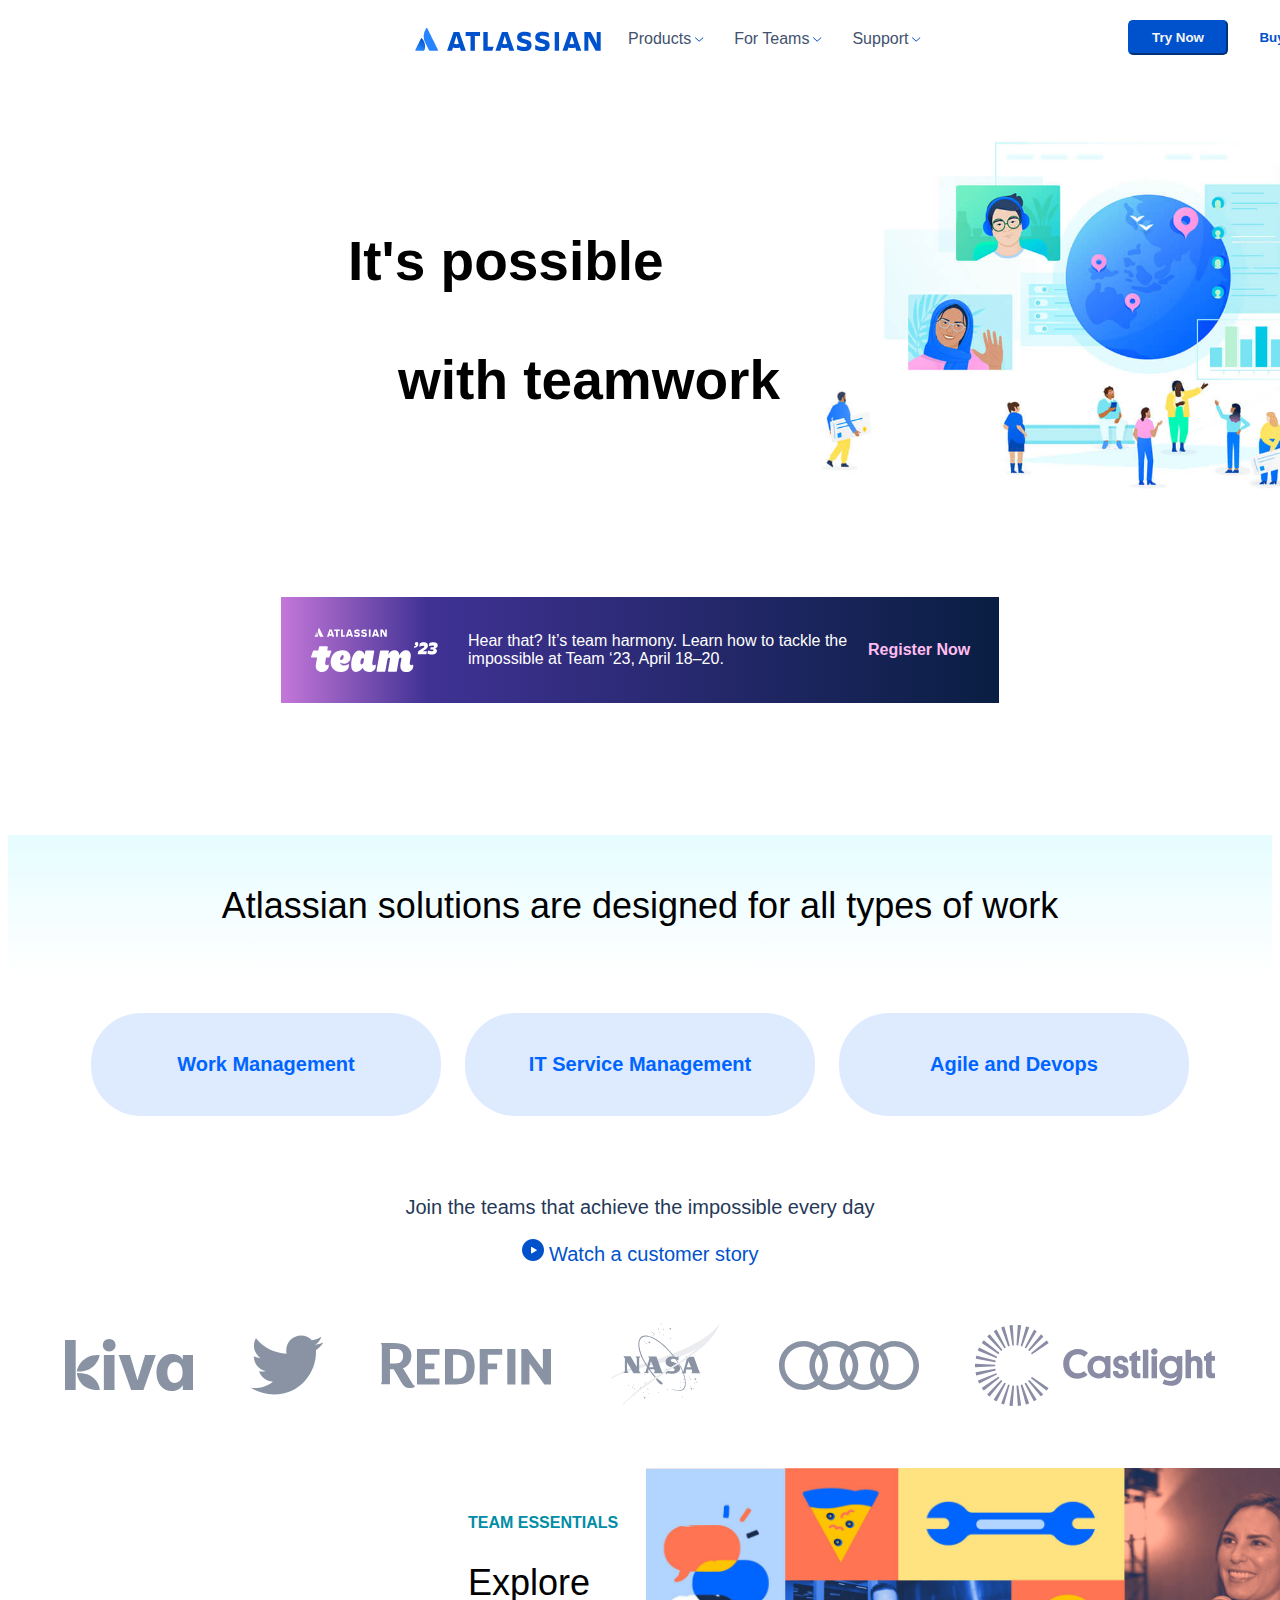
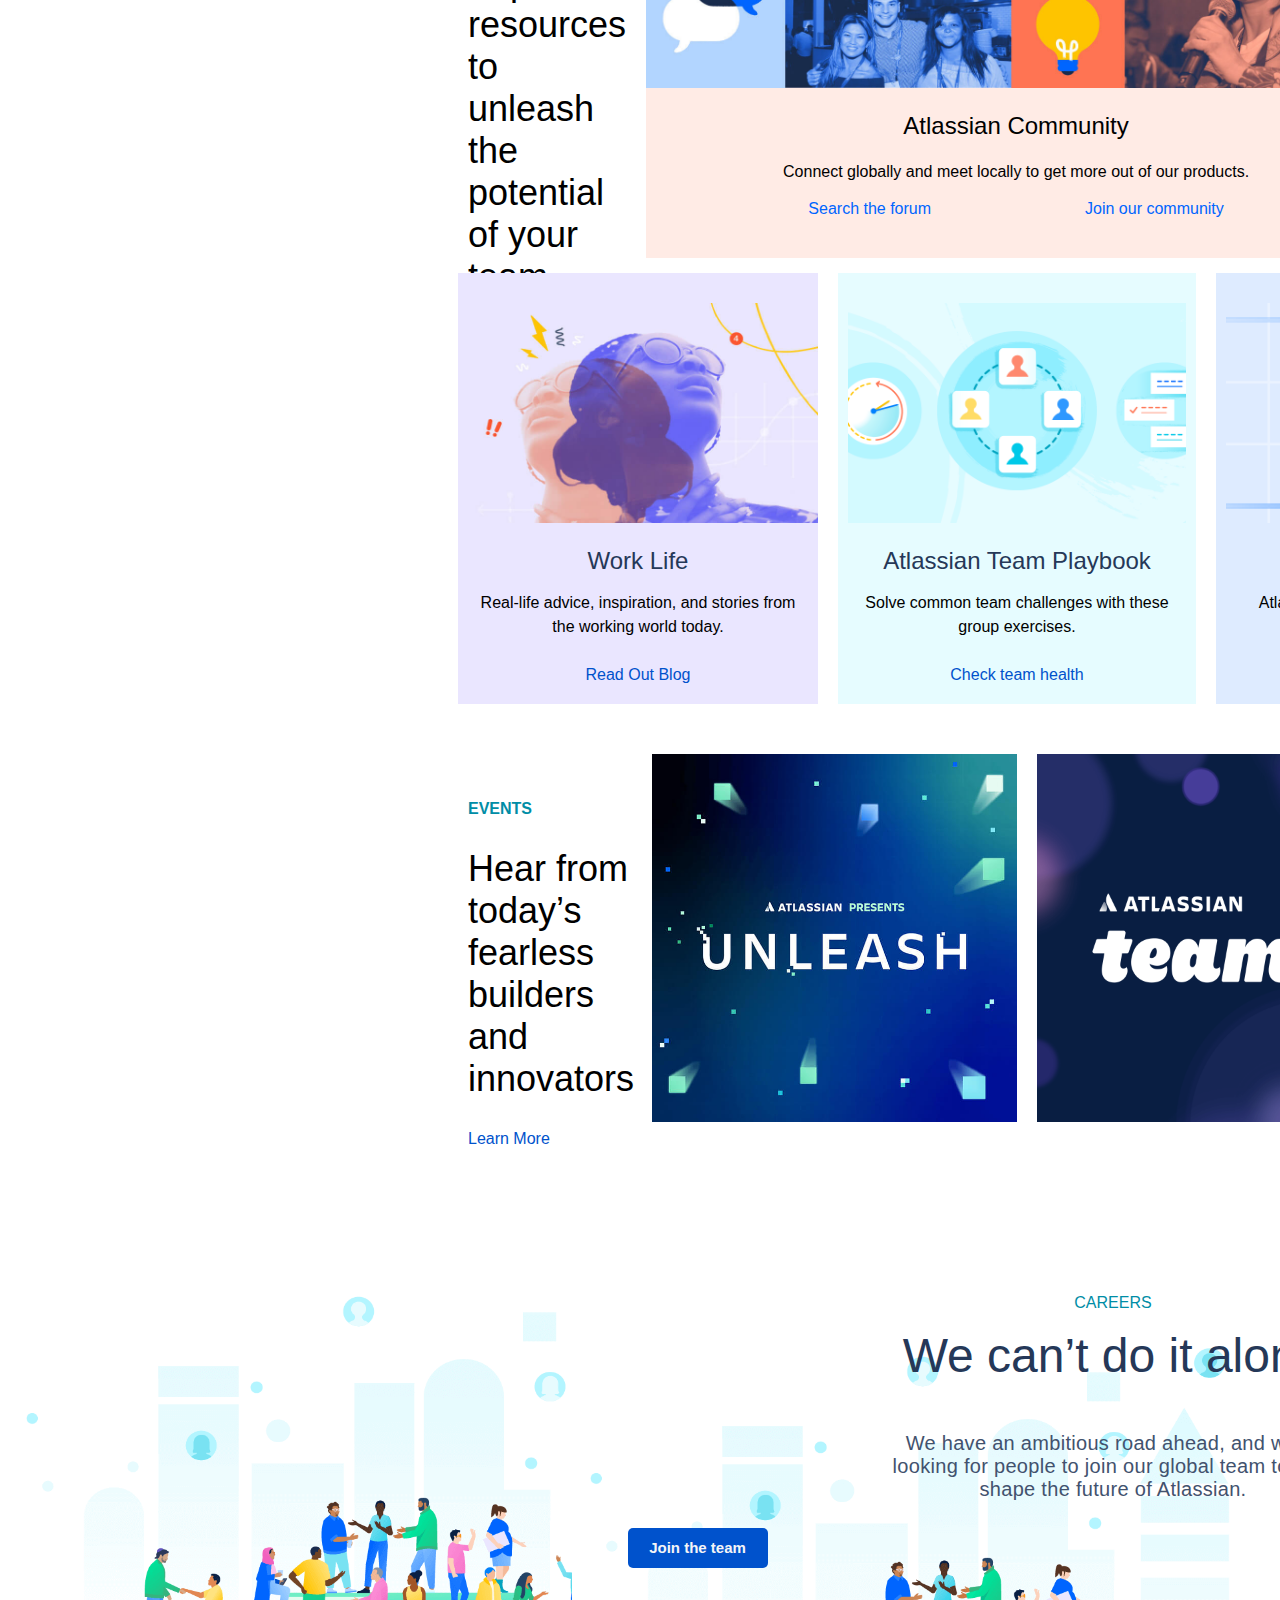
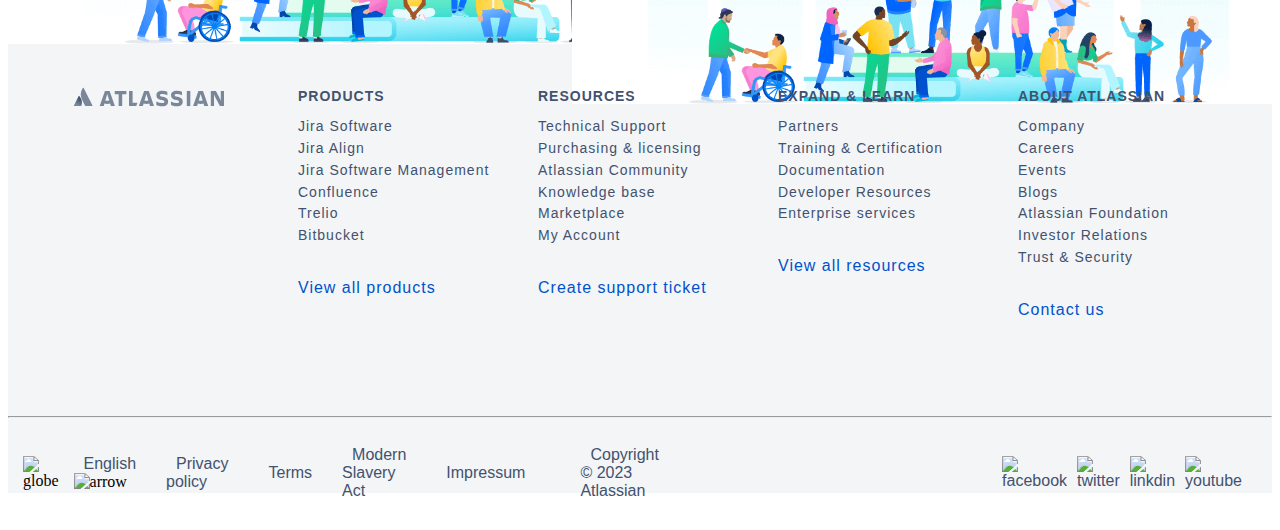
==== commit 2fa9cdba: "Javascript Learning and Webpage Design" ====
--- a/index.html
+++ b/index.html
@@ -41,14 +41,13 @@
       </div>
     </header>
     <div class="content">
-      <h1 class="teamwork">
+      <h1 class="teamwork" onclick="this.innerHTML='Oh!!!!'">
         It's possible
         <p id="with-team">with teamwork</p>
       </h1>
       <div class="right-content">
         <img
           src="static/images/hero_right_800x450px@1_5x.jpg"
-          style="width: 768px; height: 432px"
         />
       </div>
     </div>
@@ -74,7 +73,7 @@
     </div>
     <div class="work-btn">
       <a class="center-btn"
-        ><button class="btn-blue">Work Management</button></a
+        ><button class="btn-blue" onmousedown="down(this)" onmouseup="up(this)">Work Management</button></a
       >
       <a class="center-btn"
         ><button class="btn-blue">IT Service Management</button></a
@@ -179,9 +178,11 @@
         <p>
           EVENTS
         </p>
-        <h2 id="exp-res">
-          Hear from today’s fearless builders and innovators
-        </h2>
+        <div id="test">
+          <h2>
+            Hear from today’s fearless builders and innovators
+          </h2>
+        </div>
         <a href="">Learn More</a>
       </div>
       <div class="unleash">
@@ -201,7 +202,7 @@
           <h3>We can’t do it alone</h3>
           <h4>We have an ambitious road ahead, and we’re looking for people to join our global team to help shape the future of Atlassian.</h4>
           <a href="">
-            <button class="join-team-btn">
+            <button class="join-team-btn" onmouseover="over(this)" onmouseout="out(this)">
               Join the team
             </button>
           </a>
@@ -218,32 +219,154 @@
             <img src="static/images/logos-atlassian-logo-gradient-horizontal-neutral.svg" alt="">
           </a>
         </div>
-        <div class="products-footer">
-          <div class="inner-pro">
-            <ul>
-              <p>PRODUCTS</p>
-              <li class="li-pro">
-                <a href="">Jira Software</a><br/></li>
-              <li class="li-pro">
-                <a href="">Jira Align</a><br/>
-              </li>
-              <li class="li-pro">
-                <a href="">Jira Software Management</a><br/></li>
-              <li class="li-pro">
-                <a href="">Confluence</a><br>
-              </li class="li-pro">
-              <li class="li-pro">
-                <a href="">Trelio</a><br>
-              </li>
-              <li class="li-pro">
-                <a href="">Bitbucket</a><br>
-              </li>
-              <br>
-              <p class="view-pro">
-                <a href="">View all products</a>
-              </p>
-            </ul>
-          </div>
+        <div class="footer-container">
+          <div class="products-footer">
+            <div class="inner-pro">
+              <ul>
+                <p>PRODUCTS</p>
+                <li class="li-pro">
+                  <a href="">Jira Software</a><br/></li>
+                <li class="li-pro">
+                  <a href="">Jira Align</a><br/>
+                </li>
+                <li class="li-pro">
+                  <a href="">Jira Software Management</a><br/></li>
+                <li class="li-pro">
+                  <a href="">Confluence</a><br>
+                </li class="li-pro">
+                <li class="li-pro">
+                  <a href="">Trelio</a><br>
+                </li>
+                <li class="li-pro">
+                  <a href="">Bitbucket</a><br>
+                </li>
+                <br>
+                <p class="view-pro">
+                  <a href="">View all products</a>
+                </p>
+              </ul>
+            </div>
+          </div>
+          <div class="products-footer">
+            <div class="inner-pro">
+              <ul>
+                <p>RESOURCES</p>
+                <li class="li-pro">
+                  <a href="">Technical Support</a><br/></li>
+                <li class="li-pro">
+                  <a href="">Purchasing & licensing</a><br/>
+                </li>
+                <li class="li-pro">
+                  <a href="">Atlassian Community</a><br/></li>
+                <li class="li-pro">
+                  <a href="">Knowledge base</a><br>
+                </li class="li-pro">
+                <li class="li-pro">
+                  <a href="">Marketplace</a><br>
+                </li>
+                <li class="li-pro">
+                  <a href="">My Account</a><br>
+                </li>
+                <br>
+                <p class="view-pro">
+                  <a href="">Create support ticket</a>
+                </p>
+              </ul>
+            </div>
+          </div>
+          <div class="products-footer">
+            <div class="inner-pro">
+              <ul>
+                <p>EXPAND & LEARN</p>
+                <li class="li-pro">
+                  <a href="">Partners</a><br/></li>
+                <li class="li-pro">
+                  <a href="">Training & Certification</a><br/>
+                </li>
+                <li class="li-pro">
+                  <a href="">Documentation</a><br/></li>
+                <li class="li-pro">
+                  <a href="">Developer Resources</a><br>
+                </li class="li-pro">
+                <li class="li-pro">
+                  <a href="">Enterprise services</a><br>
+                </li>
+                <br>
+                <p class="view-pro">
+                  <a href="">View all resources</a>
+                </p>
+              </ul>
+            </div>
+          </div>
+          <div class="products-footer">
+            <div class="inner-pro">
+              <ul>
+                <p>ABOUT ATLASSIAN</p>
+                <li class="li-pro">
+                  <a href="">Company</a><br/></li>
+                <li class="li-pro">
+                  <a href="">Careers</a><br/>
+                </li>
+                <li class="li-pro">
+                  <a href="">Events</a><br/></li>
+                <li class="li-pro">
+                  <a href="">Blogs</a><br>
+                </li class="li-pro">
+                <li class="li-pro">
+                  <a href="">Atlassian Foundation</a><br>
+                </li>
+                <li class="li-pro">
+                  <a href="">Investor Relations</a><br>
+                </li>
+                <li class="li-pro">
+                  <a href="">Trust & Security</a><br>
+                </li>
+                <br>
+                <p class="view-pro">
+                  <a href="">Contact us</a>
+                </p>
+              </ul>
+            </div>
+          </div>
+        </div>
+      </div>
+      <hr/>
+      <div class="footer-social">
+        <img src="learning/static/images/icons8-earth-globe-30.png" alt="globe"/>
+        <div class="social-content">
+          <a href="">English
+          </a>
+          <img src="learning/static/images/down-arrow-svgrepo-com.svg" alt="arrow"/>
+        </div>
+        <div class="social-content">
+          <a href="">Privacy policy
+          </a>
+        </div>
+        <div class="social-content">
+          <a href="">Terms
+          </a>
+        </div>
+        <div class="social-content">
+          <a href="">Modern Slavery Act
+          </a>
+        </div>
+        <div class="social-content">
+          <a href="">Impressum
+          </a>
+        </div>
+        <div class="copyright">
+          <a href="">Copyright © 2023 Atlassian
+          </a>
+        </div>
+        <div class="social-icon">
+          <a href=""><img src="learning/static/images/facebook-badge.svg" alt="facebook">
+          </a>
+          <a href=""><img src="learning/static/images/facebook-badge.svg" alt="twitter">
+          </a>
+          <a href=""><img src="learning/static/images/facebook-badge.svg" alt="linkdin">
+          </a>
+          <a href=""><img src="learning/static/images/facebook-badge.svg" alt="youtube">
+          </a>
         </div>
       </div>
     </footer>
--- a/static/css/style.css
+++ b/static/css/style.css
@@ -117,6 +117,11 @@
 .right-content
 {
     float:right;
+}
+.right-content img
+{
+    width: 768px; 
+    height: 432px;
 }
 #with-team
 {
@@ -416,14 +421,14 @@
 }
 .career-container p
 {
-    margin-left: 640px;
+    margin-left: 830px;
     width: 550px;
     color:#008da6;
     font-weight: 500;
 }
 .career-container h3
 {
-    margin-left: 640px;
+    margin-left: 830px;
     width: 550px;
     font-size: 48px;
     line-height: 56px;
@@ -434,7 +439,7 @@
 .career-container h4
 {
     width: 450px;
-    margin-left: 725px;
+    margin-left: 880px;
     color: #42526e;
     font-size: 20px;
     letter-spacing: .3px;
@@ -456,7 +461,7 @@
     border-color: #0052cc;
     cursor: pointer;
     border: none;
-    margin-left:-700px;
+    margin-left:-585px;
 }
 .img1
 {
@@ -480,7 +485,7 @@
 {
     background-color: #f4f5f7;
     display: block;
-    height: 400px;
+    height: 450px;
 }
 .atls-logo
 {
@@ -562,4 +567,78 @@
     margin-left: 250px;
     width: 300px;
     margin-top: -80px;
-}+}
+.footer-container
+{
+    display: flex;
+    justify-content: flex-start;
+    align-items: center;
+}
+.footer-social
+{
+    max-width: 1700px;
+    margin-left: auto;
+    margin-right: auto;
+    margin-top: -10px;
+    display: flex;
+    padding: 15px;
+    align-items: center;
+}
+.social-content
+{
+    padding: 15px;
+}
+/* .footer-social img
+{
+    padding: 18px;
+}  */
+.social-content a
+{
+    text-decoration: none;
+    color: #42526e;
+    font-size: 16px;
+    font-family: Charlie Text, -apple-system, BlinkMacSystemFont, Segoe UI, Roboto, Noto Sans, Ubuntu, Droid Sans, Helvetica Neue, sans-serif;
+    font-weight: 500;
+    margin-left: 10px;
+}
+.social-content a:hover
+{
+    text-decoration: underline;
+}
+.copyright
+{
+    padding: 15px;
+    margin-left: 25px;
+}
+.copyright a
+{
+    text-decoration: none;
+    color: #42526e;
+    font-size: 16px;
+    font-family: Charlie Text, -apple-system, BlinkMacSystemFont, Segoe UI, Roboto, Noto Sans, Ubuntu, Droid Sans, Helvetica Neue, sans-serif;
+    font-weight: 500;
+    margin-left: 10px;
+}
+.copyright a:hover
+{
+    text-decoration: underline;
+}
+.social-icon
+{
+    margin-left:300px;
+    padding: 15px;
+    display: flex;
+}
+.social-icon a
+{
+    text-decoration: none;
+    color: #42526e;
+    font-size: 16px;
+    font-family: Charlie Text, -apple-system, BlinkMacSystemFont, Segoe UI, Roboto, Noto Sans, Ubuntu, Droid Sans, Helvetica Neue, sans-serif;
+    font-weight: 500;
+    margin-left: 10px;
+}
+.social-icon a:hover
+{
+    text-decoration: underline;
+}
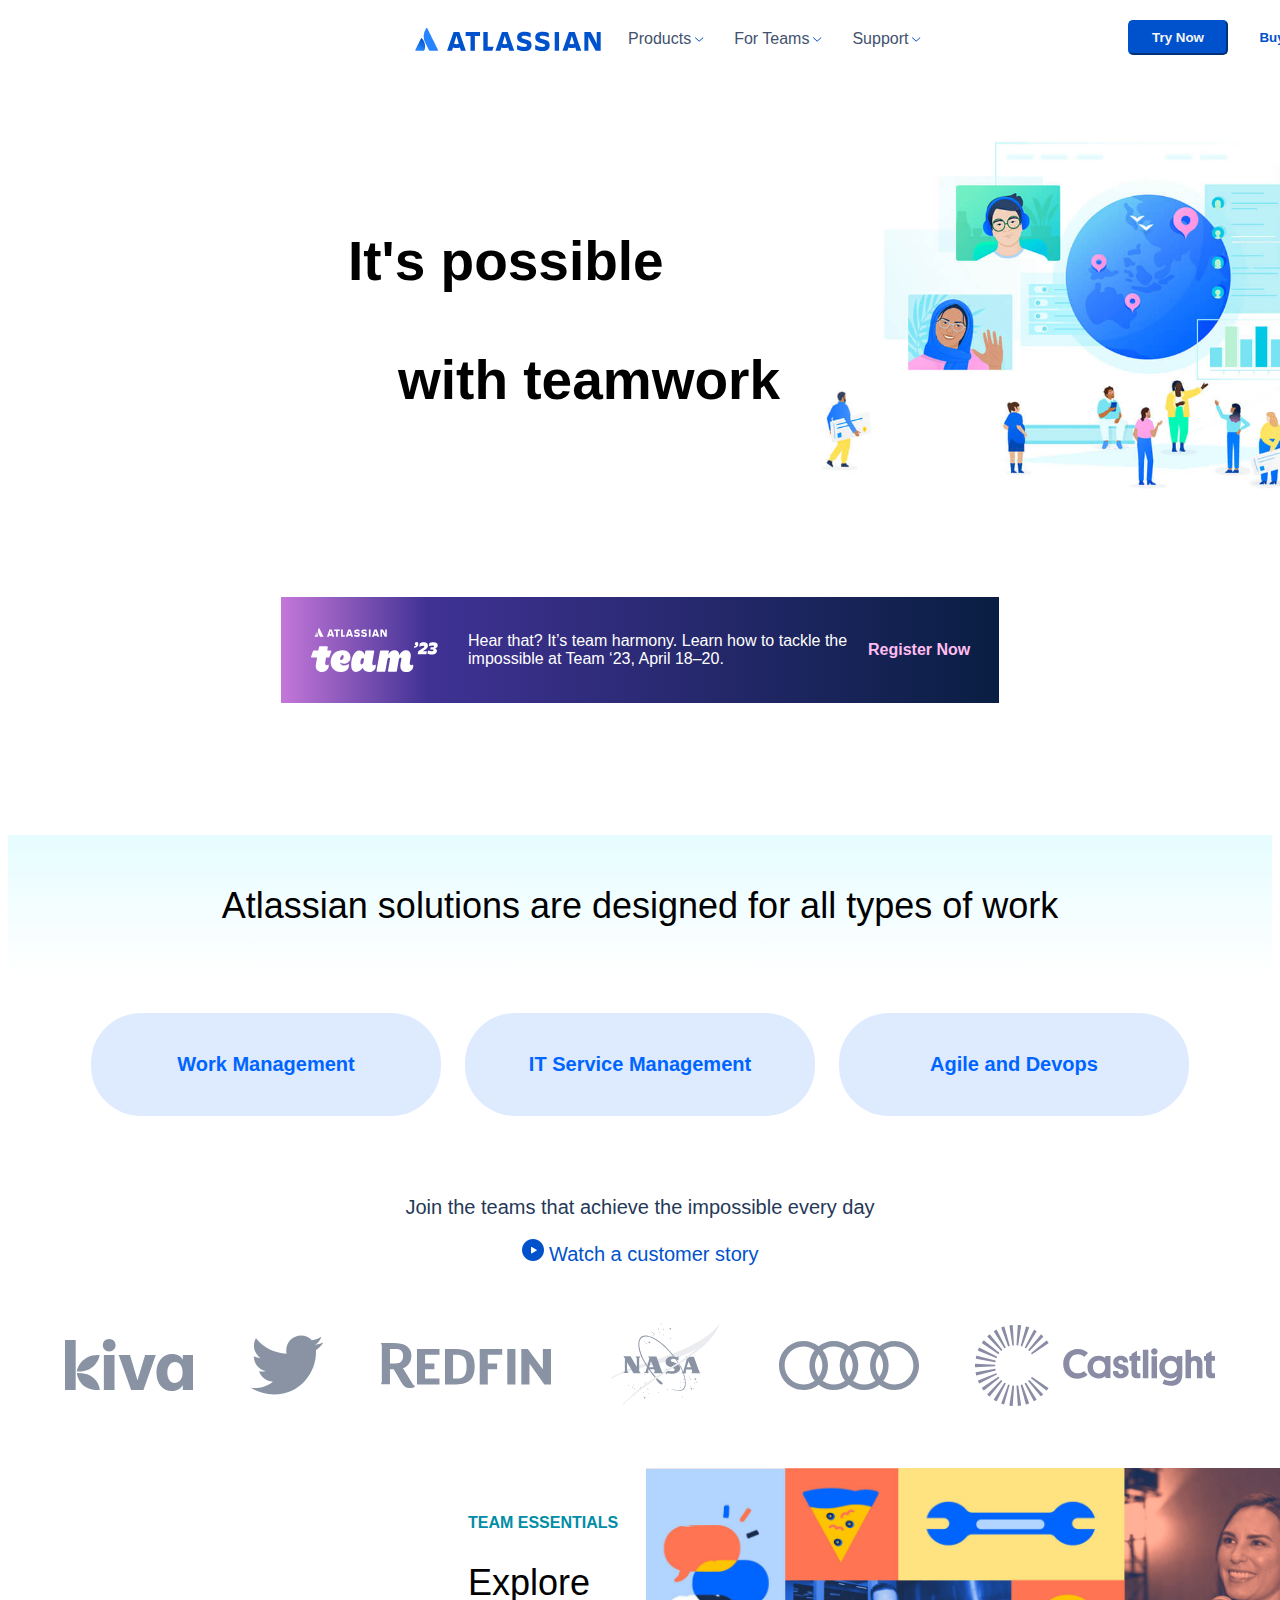
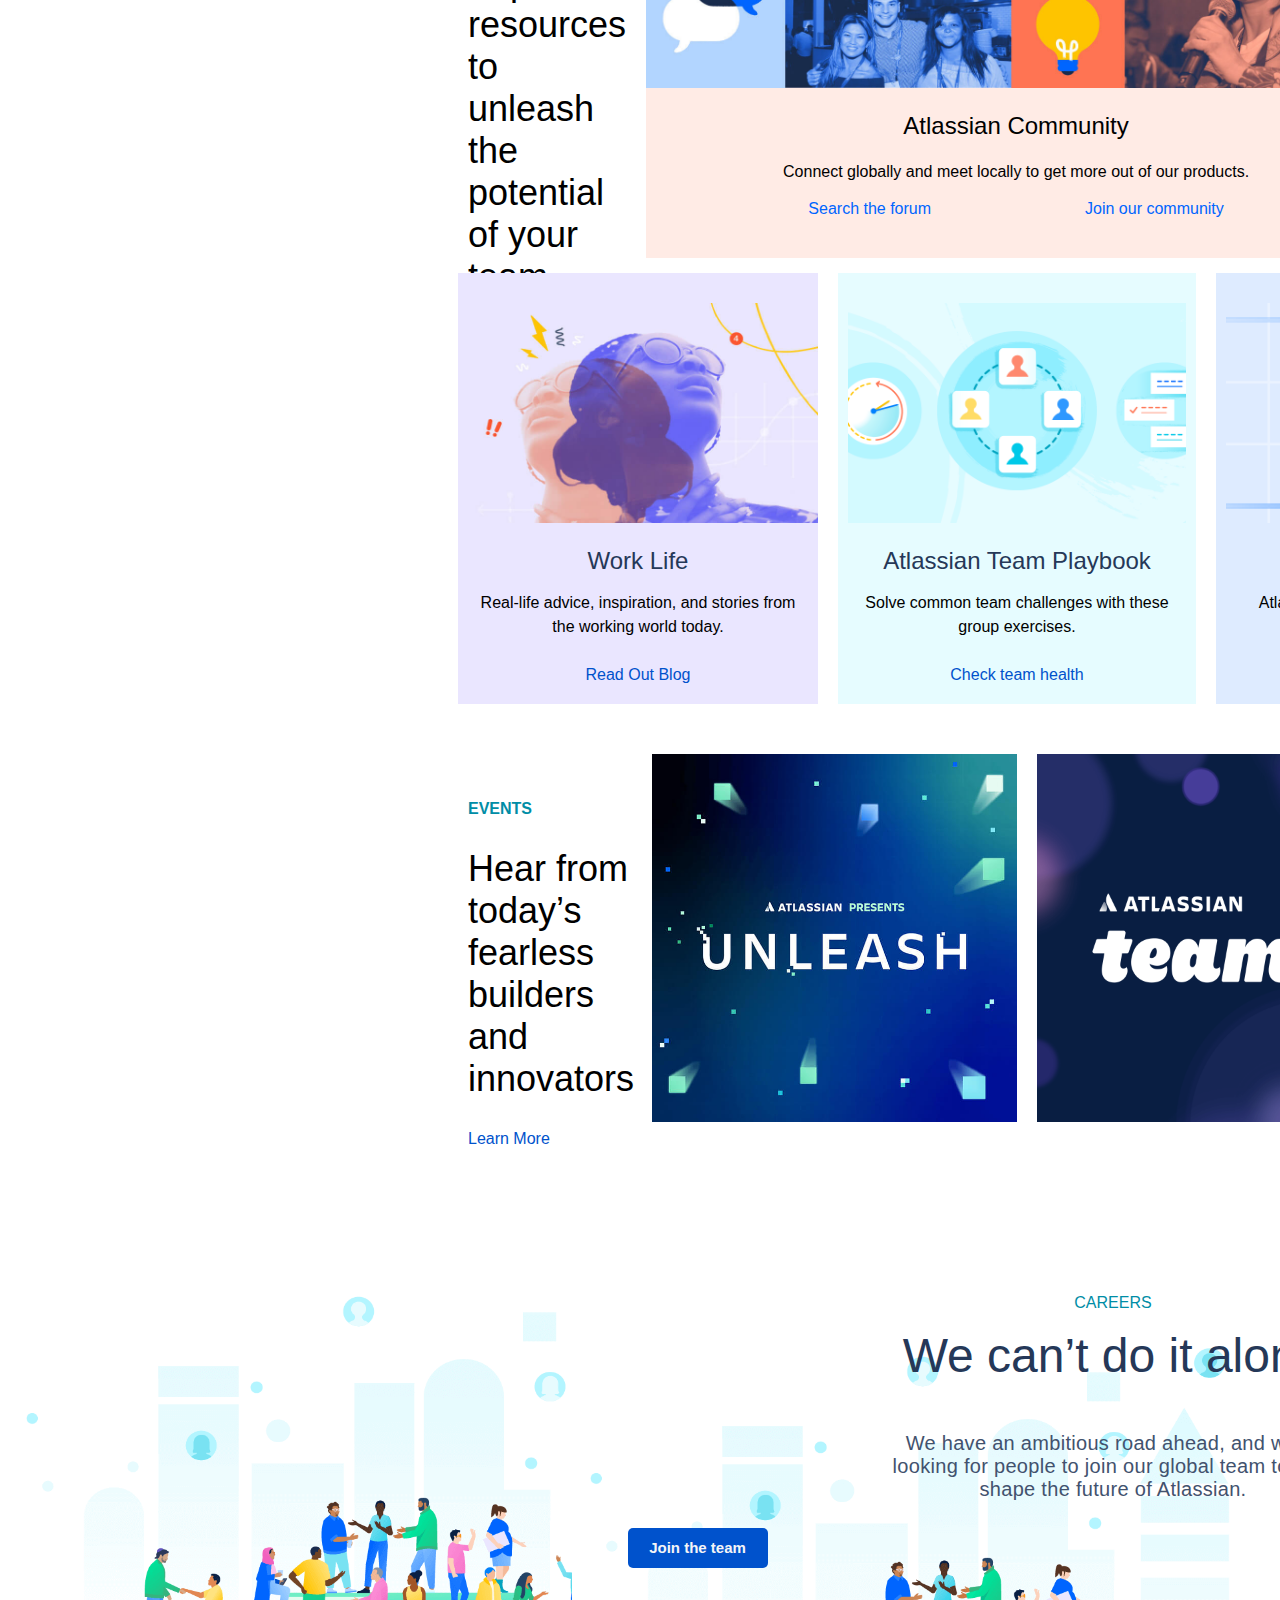
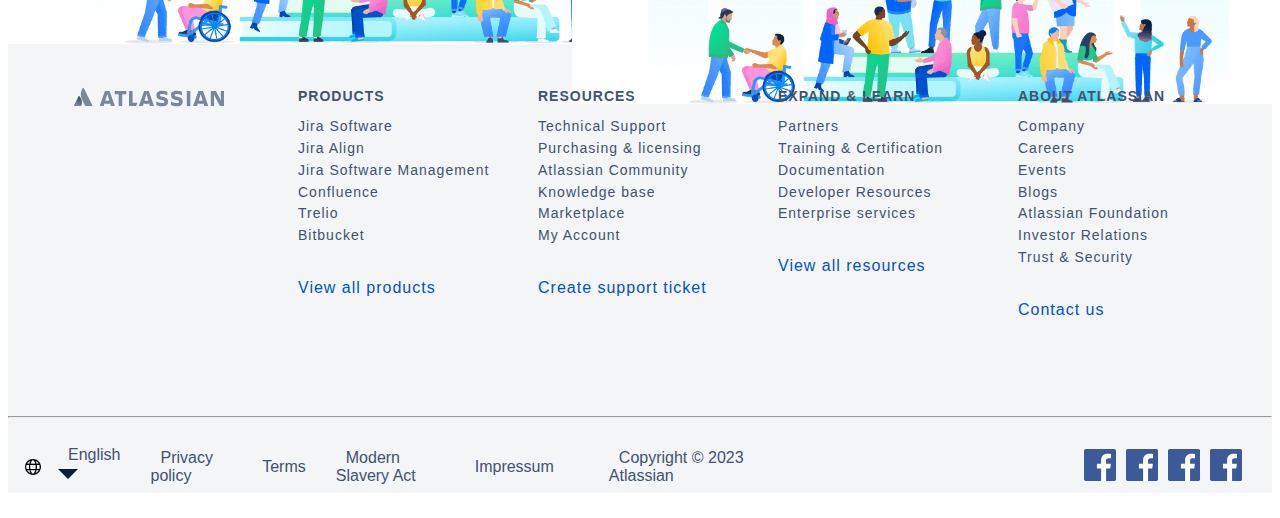
==== commit fab1e468: "jQuery Learning and Form Validation Using Javascript" ====
--- a/index.html
+++ b/index.html
@@ -8,6 +8,7 @@
     <link rel="stylesheet" href="static/css/style.css" />
     <link rel="icon" type="image/x-icon" href="static/images/safari-pinned-tab.svg" style="color: #59afe1"/>
     <script src="static/js/text.js"></script>
+    <script src="static/js/jQuery.min.js"></script>
   </head>
   <body>
     <header>
@@ -252,7 +253,7 @@
               <ul>
                 <p>RESOURCES</p>
                 <li class="li-pro">
-                  <a href="">Technical Support</a><br/></li>
+                  <a id="tech-support">Technical Support</a><br/></li>
                 <li class="li-pro">
                   <a href="">Purchasing & licensing</a><br/>
                 </li>
@@ -332,11 +333,11 @@
       </div>
       <hr/>
       <div class="footer-social">
-        <img src="learning/static/images/icons8-earth-globe-30.png" alt="globe"/>
+        <img src="static/images/globe.png" alt="globe"/>
         <div class="social-content">
           <a href="">English
           </a>
-          <img src="learning/static/images/down-arrow-svgrepo-com.svg" alt="arrow"/>
+          <img src="static/images/down-arrow-svgrepo-com.svg" alt="arrow"/>
         </div>
         <div class="social-content">
           <a href="">Privacy policy
@@ -359,13 +360,13 @@
           </a>
         </div>
         <div class="social-icon">
-          <a href=""><img src="learning/static/images/facebook-badge.svg" alt="facebook">
-          </a>
-          <a href=""><img src="learning/static/images/facebook-badge.svg" alt="twitter">
-          </a>
-          <a href=""><img src="learning/static/images/facebook-badge.svg" alt="linkdin">
-          </a>
-          <a href=""><img src="learning/static/images/facebook-badge.svg" alt="youtube">
+          <a href=""><img src="static/images/facebook-badge.svg" alt="facebook">
+          </a>
+          <a href=""><img src="static/images/facebook-badge.svg" alt="twitter">
+          </a>
+          <a href=""><img src="static/images/facebook-badge.svg" alt="linkdin">
+          </a>
+          <a href=""><img src="static/images/facebook-badge.svg" alt="youtube">
           </a>
         </div>
       </div>
--- a/static/css/style.css
+++ b/static/css/style.css
@@ -34,6 +34,11 @@
     border-radius: 5px;
     width: 100px;
     height: 35px;
+    border-radius: 3px;
+    cursor: pointer;
+    padding: 4px 25px 4px 14px;
+    position: relative;
+    text-decoration: none;
 }
 .for-teams
 {
